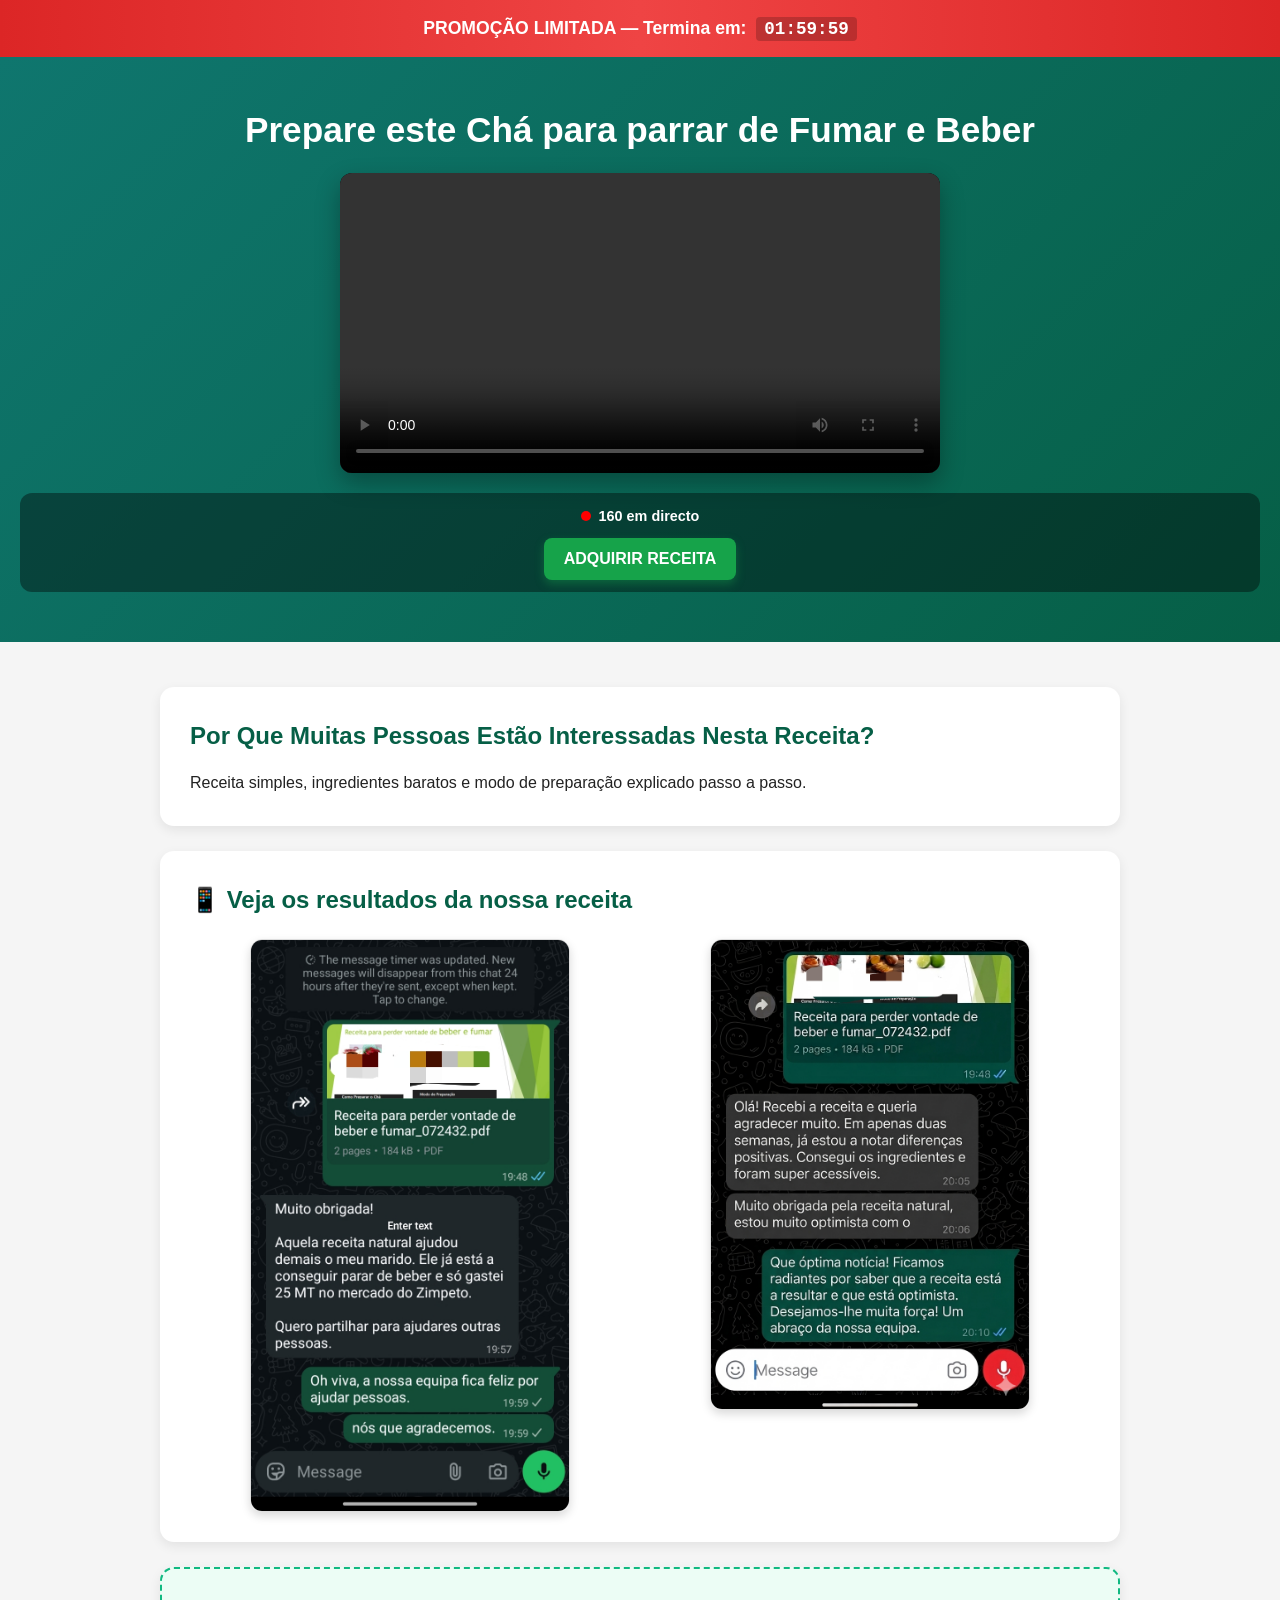
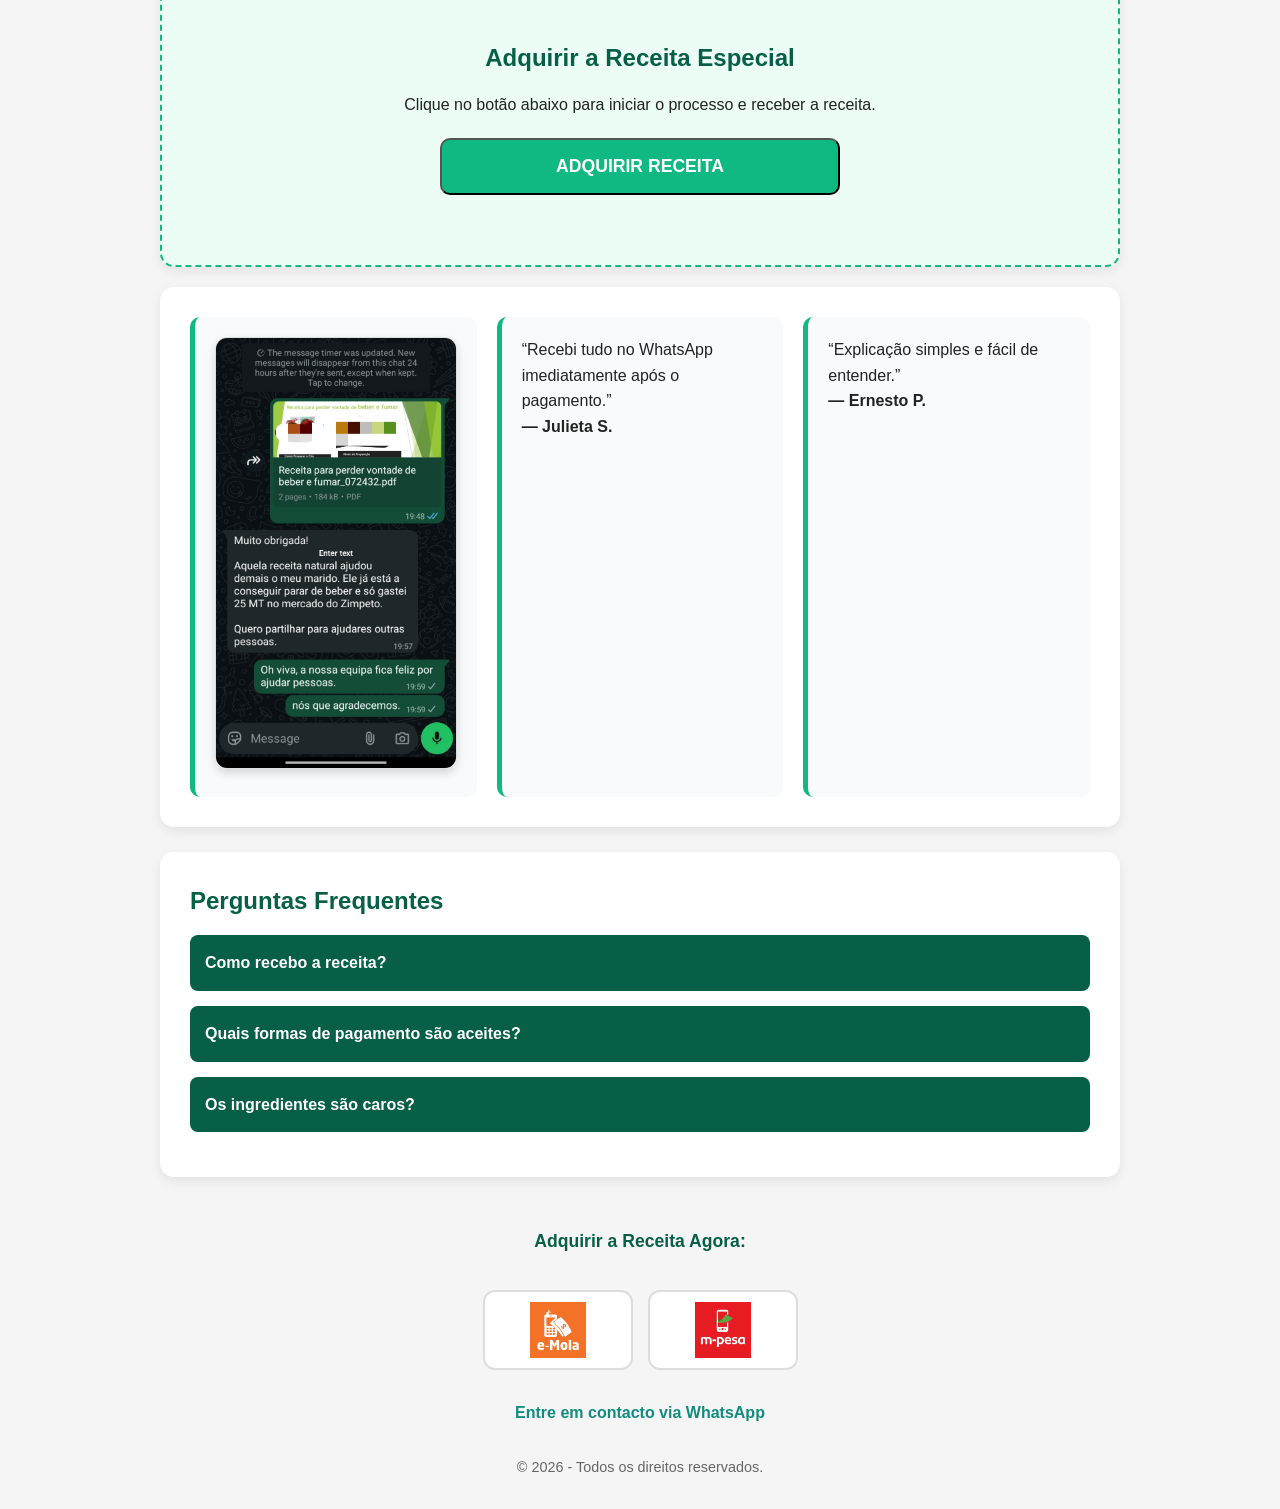
==== index.html @ e5cfd68a "Versao oficial19" ====
<!DOCTYPE html>
<html lang="pt">
<head>
  <meta charset="UTF-8" />
  <meta name="viewport" content="width=device-width, initial-scale=1.0" />
  <title>Receita Natural - Chá Especial</title>
  <link rel="stylesheet" href="style.css" />
</head>
<body>

  <div class="promo-bar">
    PROMOÇÃO LIMITADA — Termina em: <span id="timer">02:00:00</span> 

  </div>

  <section class="hero">
    <h1>Prepare este Chá para parrar de Fumar e Beber</h1>
        <div class="video-container">
      <video id="hero-video" width="100%" height="auto" autoplay loop playsinline preload="auto" controls class="hero-video">
        <source src="provasocial.mp4" type="video/mp4">
        Seu navegador não suporta vídeos.
      </video>
    </div>

    <div class="live-viewers">
      <div class="live-info">
        <span class="dot"></span> <span id="live-count">160</span>&nbsp;em directo
      </div>
      <a href="javascript:void(0)" onclick="mostrarQuestionario()" class="btn-live-buy">ADQUIRIR RECEITA</a>
    </div>
  </section>

  <div class="container">

    <div class="card">
      <h2>Por Que Muitas Pessoas Estão Interessadas Nesta Receita?</h2>
      <p>
       Receita simples, ingredientes baratos e modo de preparação explicado passo a passo.
     </p>
    </div>

    <div class="card">
      <h2>📱 Veja os resultados da nossa receita</h2>
      <div class="whatsapp-proof">
        <img src="Provasocial1.jpg" alt="Prova Social WhatsApp 1" class="img-proof" />
        <img src="Provasocial3.png" alt="Prova Social WhatsApp 3" class="img-proof" />
      </div>
    </div>

    <div id="main-action-card" class="card price-box">
      <!-- Estado Inicial -->
      <div id="inicio-fluxo">
        <h2 style="color: #065f46;">Adquirir a Receita Especial</h2>
        <p>Clique no botão abaixo para iniciar o processo e receber a receita.</p>
        <button onclick="iniciarQuestionario()" class="btn" style="background: #10b981; width: 100%; max-width: 400px;">ADQUIRIR RECEITA</button>
      </div>

      <!-- Questionário (Inicia Oculto) -->
      <div id="questionario-fluxo" style="display: none;">
        <div id="pergunta-1" class="quiz-step">
          <p>Você bebe álcool ou fuma?</p>
          <div class="quiz-options">
            <button onclick="proximaPergunta(1, 'Bebo')">Bebo</button>
            <button onclick="proximaPergunta(1, 'Fumo')">Fumo</button>
            <button onclick="proximaPergunta(1, 'Os dois')">Os dois</button>
            <button onclick="proximaPergunta(1, 'É alguém próximo a mim')">É alguém próximo a mim</button>
          </div>
        </div>

        <div id="pergunta-2" class="quiz-step" style="display: none;">
          <p>Há quanto tempo isso acontece?</p>
          <div class="quiz-options">
            <button onclick="proximaPergunta(2, 'Menos de 1 ano')">Menos de 1 ano</button>
            <button onclick="proximaPergunta(2, '1 a 3 anos')">1 a 3 anos</button>
            <button onclick="proximaPergunta(2, 'Mais de 3 anos')">Mais de 3 anos</button>
          </div>
        </div>

        <div id="pergunta-3" class="quiz-step" style="display: none;">
          <p>Já tentou parar antes?</p>
          <div class="quiz-options">
            <button onclick="proximaPergunta(3, 'Sim, mas não consegui')">Sim, mas não consegui</button>
            <button onclick="proximaPergunta(3, 'Nunca tentei')">Nunca tentei</button>
            <button onclick="proximaPergunta(3, 'Muitas vezes')">Muitas vezes</button>
          </div>
        </div>

        <div id="pergunta-4" class="quiz-step" style="display: none;">
          <p>Isso já está a afetar sua saúde, família ou dinheiro?</p>
          <div class="quiz-options">
            <button onclick="proximaPergunta(4, 'Sim, muito')">Sim, muito</button>
            <button onclick="proximaPergunta(4, 'Um pouco')">Um pouco</button>
            <button onclick="proximaPergunta(4, 'Ainda não')">Ainda não</button>
          </div>
        </div>

        <div id="quiz-resultado" class="quiz-step" style="display: none; text-align: center;">
          <div class="emotional-result">
            <p>
              Pelas suas respostas, já está num nível onde precisa de ajuda mesmo.<br>
              Esta receita foi criada exatamente para esse tipo de caso, irá ajudar muito você.
            </p>
          </div>
          <button onclick="mostrarPagamento()" class="btn" style="width: 100%; max-width: 400px;">Quero a receita agora</button>
        </div>
      </div>

      <!-- Pagamento (Inicia Oculto) -->
      <div id="pagamento-fluxo" style="display: none;">
        <h2 style="color: #065f46;"> O envio é imediato após o pagamento </h2>
        
        <div class="price-display" style="margin: 15px 0;">
          <span class="old-price" style="font-size: 1.2rem; text-decoration: line-through; color: #777;">500 MT</span>
          <div class="new-price" style="font-size: 2.5rem; color: #047857; font-weight: bold; margin: 5px 0;">245 MT</div>
        </div>

        <p> Escolha o metodo de pagamento :</p>
        <div class="payment-buttons">
          <button onclick="fazerPagamento('emola')" class="btn-payment-icon">
            <img src="emolaIcone.png" alt="Pagar com e-Mola">
          </button>
          <button onclick="fazerPagamento('mpesa')" class="btn-payment-icon">
            <img src="mpesaicon.jpeg" alt="Pagar com M-Pesa">
          </button>
        </div>
      </div>
    </div>

    <div class="card testimonials">
      <div class="testimonial">
        <img src="Provasocial1.jpg" alt="Prova Social WhatsApp 1" class="img-proof" style="width: 100%; max-width: 100%;" />
      </div>

      <div class="testimonial">
        <p>
          “Recebi tudo no WhatsApp imediatamente após o pagamento.”
        </p>
        <strong>— Julieta S.</strong>
      </div>

      <div class="testimonial">
        <p>
          “Explicação simples e fácil de entender.”
        </p>
        <strong>— Ernesto P.</strong>
      </div>
    </div>
    <div class="card">
      <h2>Perguntas Frequentes</h2>

      <div class="faq-item">
        <div class="faq-question">Como recebo a receita?</div>
        <div class="faq-answer">
          A receita é enviada directamente pelo WhatsApp após a confirmação do pagamento.
        </div>
      </div>

      <div class="faq-item">
        <div class="faq-question">Quais formas de pagamento são aceites?</div>
        <div class="faq-answer">
          Aceitamos M-Pesa e e-Mola.
        </div>
      </div>

      <div class="faq-item">
        <div class="faq-question">Os ingredientes são caros?</div>
        <div class="faq-answer">
          Não. Os ingredientes custam aproximadamente 30 MT.
        </div>
      </div>
    </div>

  </div>

  <footer>
    <div style="margin-bottom: 20px; display: flex; flex-direction: column; gap: 15px; align-items: center;">
      <h3 style="color: #065f46; font-size: 1.1rem;">Adquirir a Receita Agora:</h3>
      <div class="payment-buttons">
         <button onclick="fazerPagamento('emola')" class="btn-payment-icon">
           <img src="emolaIcone.png" alt="Pagar com e-Mola">
         </button>
         <button onclick="fazerPagamento('mpesa')" class="btn-payment-icon">
           <img src="mpesaicon.jpeg" alt="Pagar com M-Pesa">
         </button>
       </div>
      <a href="https://wa.me/258848122402?text=Olá%2C%20tenho%20uma%20dúvida%20sobre%20a%20receita." class="btn-whatsapp-contact">
        Entre em contacto via WhatsApp
      </a>
    </div>
    © 2026 - Todos os direitos reservados.
  </footer>

  <script src="script.js"></script>
</body>
</html>
---- style.css ----
* {
  margin: 0;
  padding: 0;
  box-sizing: border-box;
  font-family: Arial, Helvetica, sans-serif;
}

body {
  background: #f5f5f5;
  color: #222;
  line-height: 1.6;
}

.hero {
  background: linear-gradient(135deg, #0f766e, #065f46);
  color: white;
  padding: 50px 20px;
  text-align: center;
}

.hero h1 {
  font-size: 2.2rem;
  margin-bottom: 20px;
  line-height: 1.3;
}

.hero p {
  font-size: 1.1rem;
  max-width: 700px;
  margin: auto;
}

.container {
  max-width: 1000px;
  margin: auto;
  padding: 20px;
}

.card {
  background: white;
  padding: 30px;
  margin-top: 25px;
  border-radius: 14px;
  box-shadow: 0 4px 12px rgba(0, 0, 0, 0.08);
  scroll-margin-top: 80px; /* Offset para não ficar debaixo da barra de promoção */
}

h2 {
  color: #065f46;
  margin-bottom: 15px;
}

ul {
  padding-left: 20px;
  margin-top: 10px;
}

li {
  margin-bottom: 10px;
}

.price-box {
  text-align: center;
  background: #ecfdf5;
  border: 2px dashed #10b981;
  min-height: 300px;
  display: flex;
  flex-direction: column;
  justify-content: center;
  align-items: center;
  transition: all 0.5s ease;
}

.quiz-step {
  width: 100%;
  max-width: 500px;
  margin: 0 auto;
}

.emotional-result {
  background: #fff5f5;
  border-left: 5px solid #dc2626;
  padding: 20px;
  border-radius: 8px;
  margin-bottom: 25px;
  box-shadow: inset 0 0 10px rgba(220, 38, 38, 0.05);
}

.emotional-result p {
  text-align: justify;
  font-size: 1.1rem;
  line-height: 1.6;
  color: #991b1b;
  font-weight: 600;
  margin-bottom: 0;
}

.old-price {
  text-decoration: line-through;
  color: #777;
  font-size: 1rem;
}

.new-price {
  font-size: 3rem;
  color: #047857;
  font-weight: bold;
  margin: 10px 0;
}

.btn {
  display: inline-block;
  background: #16a34a;
  color: white;
  padding: 16px 35px;
  border-radius: 10px;
  text-decoration: none;
  font-size: 1.1rem;
  font-weight: bold;
  margin-top: 20px;
  transition: 0.3s;
}

.btn:hover {
  background: #15803d;
  transform: scale(1.03);
}

.btn-footer {
  background: #10b981;
  box-shadow: 0 4px 15px rgba(16, 185, 129, 0.3);
}

.payment-buttons {
  display: flex;
  flex-wrap: wrap;
  gap: 15px;
  justify-content: center;
  margin-top: 20px;
}

.btn-emola {
  background: #f59e0b !important; /* Laranja e-Mola */
}

.btn-emola:hover {
  background: #d97706 !important;
}

.btn-mpesa {
  background: #dc2626 !important; /* Vermelho M-Pesa */
}

.btn-mpesa:hover {
  background: #b91c1c !important;
}

/* Estilos do Questionário */
.quiz-step h3 {
  color: #0f766e;
  margin-bottom: 10px;
}

.quiz-step p {
  font-size: 1.1rem;
  margin-bottom: 20px;
  font-weight: bold;
}

.quiz-options {
  display: flex;
  flex-direction: column;
  gap: 10px;
}

.quiz-options button {
  padding: 15px;
  border: 2px solid #0f766e;
  background: white;
  color: #0f766e;
  border-radius: 10px;
  font-size: 1rem;
  font-weight: bold;
  cursor: pointer;
  transition: 0.3s;
  text-align: left;
}

.quiz-options button:hover {
  background: #0f766e;
  color: white;
}

/* Botões de Pagamento com Ícones */
.btn-payment-icon {
  background: white;
  border: 2px solid #ddd;
  border-radius: 12px;
  padding: 10px;
  cursor: pointer;
  transition: 0.3s;
  display: flex;
  align-items: center;
  justify-content: center;
  width: 150px;
  height: 80px;
  overflow: hidden;
}

.btn-payment-icon img {
  max-width: 100%;
  max-height: 100%;
  object-fit: contain;
}

.btn-payment-icon:hover {
  border-color: #10b981;
  transform: translateY(-3px);
  box-shadow: 0 5px 15px rgba(0,0,0,0.1);
}

.video-container {
  max-width: 600px;
  margin: 20px auto;
  border-radius: 12px;
  overflow: hidden;
  box-shadow: 0 10px 25px rgba(0,0,0,0.3);
  background: #000;
}

.hero-video {
  display: block;
}

.live-viewers {
  background: rgba(0, 0, 0, 0.4);
  display: flex;
  flex-direction: column;
  align-items: center;
  padding: 12px 15px;
  border-radius: 12px;
  font-size: 0.9rem;
  margin-top: 15px;
  font-weight: bold;
  gap: 10px;
}

.live-info {
  display: flex;
  align-items: center;
}

.btn-live-buy {
  background: #16a34a;
  color: white;
  text-decoration: none;
  padding: 8px 20px;
  border-radius: 8px;
  font-size: 1rem;
  animation: pulse 1.5s infinite;
  box-shadow: 0 4px 10px rgba(22, 163, 74, 0.4);
}

.live-viewers .dot {
  height: 10px;
  width: 10px;
  background-color: #ff0000;
  border-radius: 50%;
  display: inline-block;
  margin-right: 8px;
  animation: blink 1s infinite;
}

@keyframes blink {
  0% { opacity: 1; }
  50% { opacity: 0.3; }
  100% { opacity: 1; }
}

.btn-whatsapp-contact {
  display: inline-block;
  color: #128c7e;
  text-decoration: none;
  font-weight: bold;
  font-size: 1rem;
  margin-top: 5px;
  padding: 10px;
  transition: 0.3s;
}

.btn-whatsapp-contact:hover {
  color: #075e54;
  text-decoration: underline;
}

.testimonials {
  display: grid;
  grid-template-columns: repeat(auto-fit, minmax(250px, 1fr));
  gap: 20px;
  margin-top: 20px;
}

.testimonial {
  background: #f9fafb;
  padding: 20px;
  border-left: 5px solid #10b981;
  border-radius: 10px;
}

.faq-item {
  margin-bottom: 15px;
}

.faq-question {
  background: #065f46;
  color: white;
  padding: 15px;
  border-radius: 8px;
  cursor: pointer;
  font-weight: bold;
}

.faq-answer {
  display: none;
  padding: 15px;
  background: #fff;
  border: 1px solid #ddd;
  border-top: none;
  border-radius: 0 0 8px 8px;
}

.promo-bar {
  background: linear-gradient(90deg, #dc2626, #ef4444, #dc2626);
  color: white;
  text-align: center;
  padding: 14px;
  font-weight: bold;
  font-size: 1.1rem;
  animation: pulse 2s infinite;
  position: sticky;
  top: 0;
  z-index: 1000;
}

#timer {
  background: rgba(0, 0, 0, 0.2);
  padding: 2px 8px;
  border-radius: 4px;
  margin-left: 5px;
  font-family: 'Courier New', Courier, monospace;
}

@keyframes pulse {
  0% {
    opacity: 1;
  }
  50% {
    opacity: 0.8;
  }
  100% {
    opacity: 1;
  }
}

.whatsapp-proof {
  display: grid;
  grid-template-columns: repeat(auto-fit, minmax(280px, 1fr));
  gap: 20px;
  margin-top: 20px;
  justify-items: center;
}

.img-proof {
  width: 100%;
  max-width: 320px;
  border-radius: 12px;
  box-shadow: 0 4px 10px rgba(0, 0, 0, 0.15);
  border: 1px solid #ddd;
  transition: transform 0.3s;
}

.img-proof:hover {
  transform: scale(1.02);
}

footer {
  text-align: center;
  padding: 30px;
  color: #666;
  font-size: 0.9rem;
}

@media (max-width: 600px) {
  .hero h1 {
    font-size: 1.6rem;
    padding: 0 10px;
  }

  .container {
    padding: 10px;
  }

  .card {
    padding: 20px;
  }

  .new-price {
    font-size: 2.3rem;
  }

  .btn {
    width: 100%;
    text-align: center;
    padding: 14px 20px;
  }

  .payment-buttons {
    flex-direction: row;
    justify-content: center;
    width: 100%;
    gap: 10px;
  }

  .btn-payment-icon {
    width: 45%;
    max-width: 160px;
    height: 70px;
  }

  .payment-buttons .btn {
    margin-top: 0;
  }

  .video-container {
    margin: 15px 0;
    border-radius: 8px;
  }

  .promo-bar {
    font-size: 0.9rem;
    padding: 10px;
  }

  #timer {
    display: inline-block;
    margin-top: 5px;
  }
}
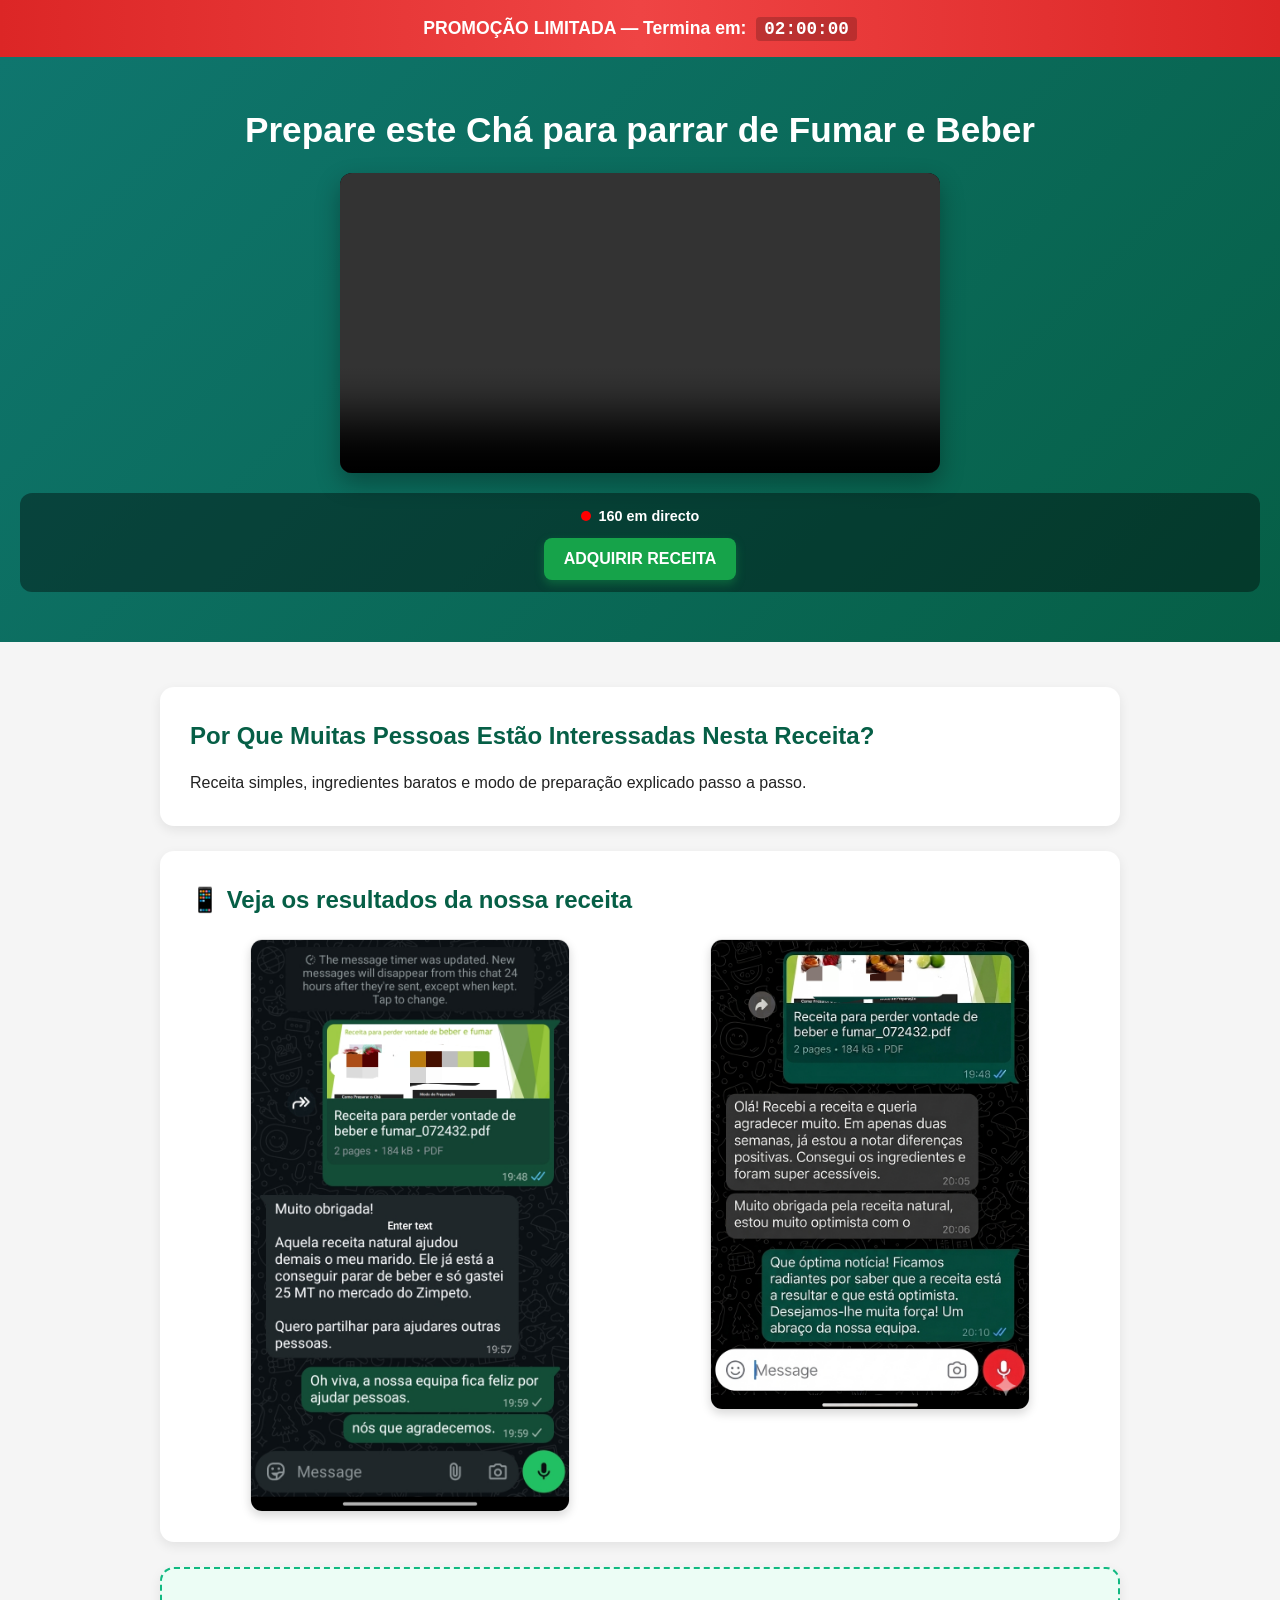
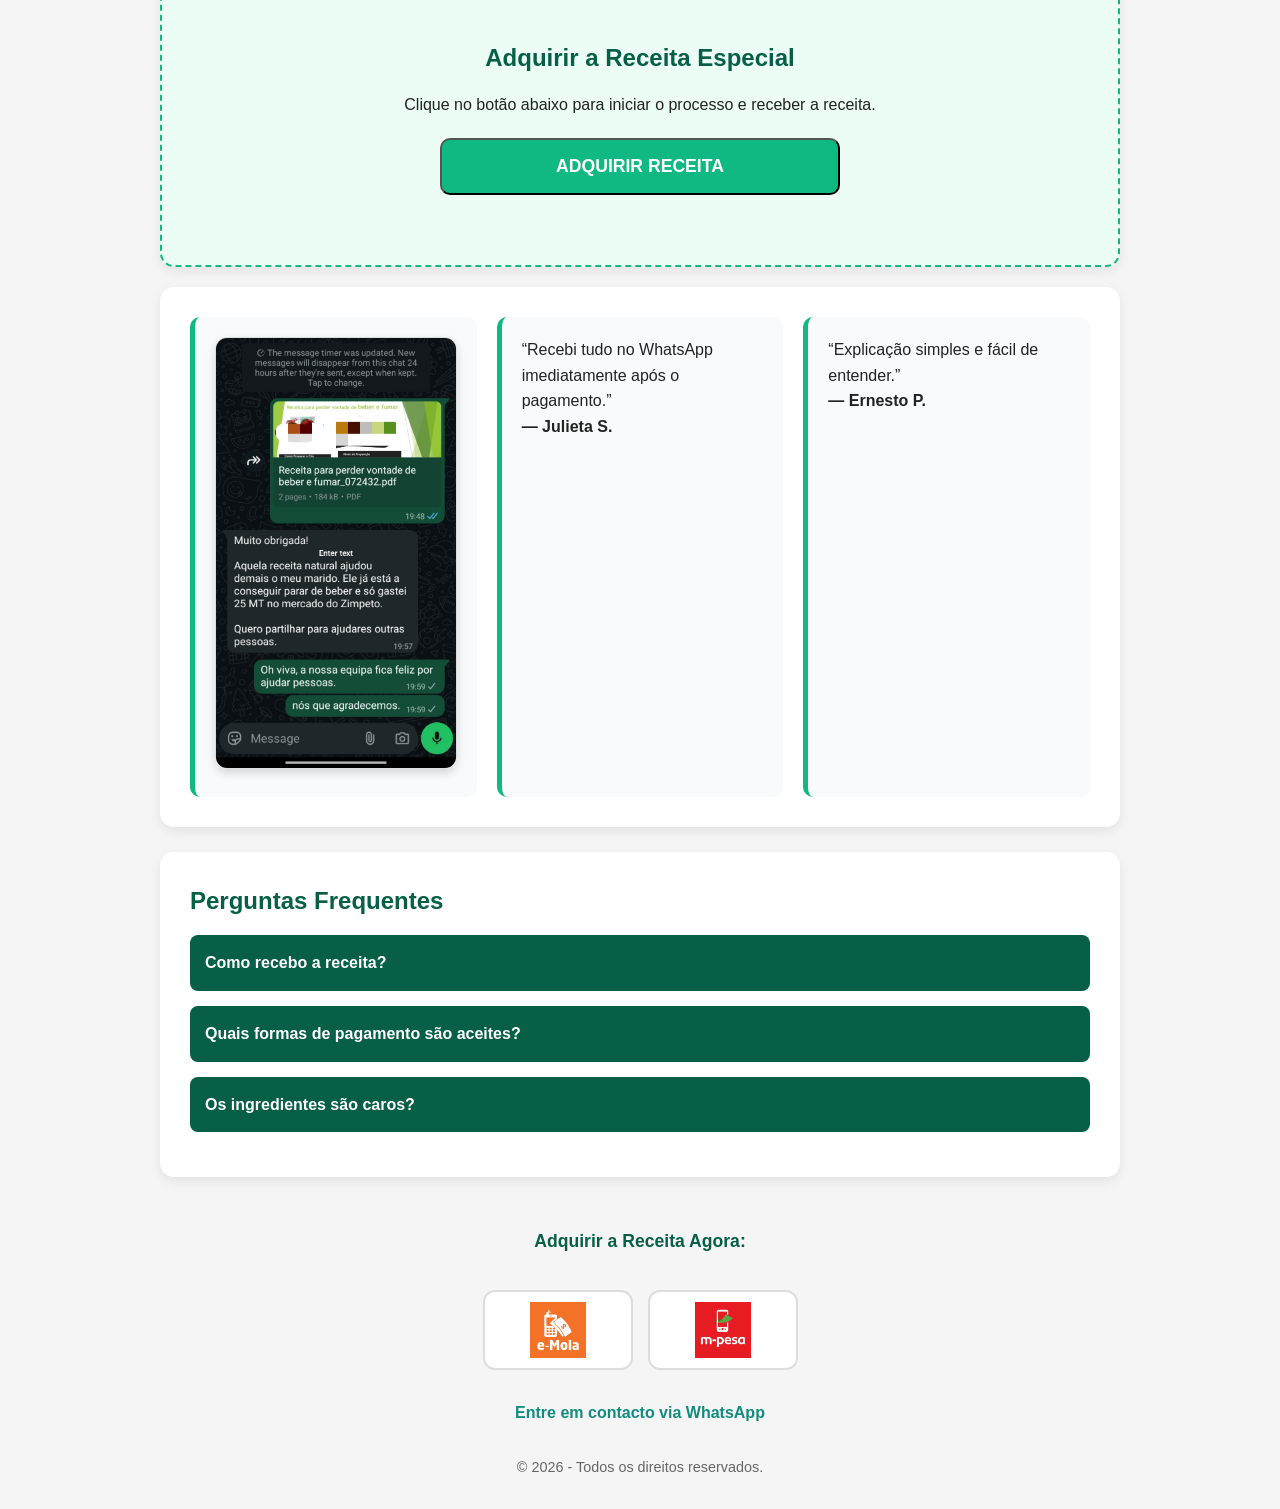
==== commit ee9dcb8e: "Versao oficial22" ====
--- a/index.html
+++ b/index.html
@@ -97,11 +97,30 @@
         <div id="quiz-resultado" class="quiz-step" style="display: none; text-align: center;">
           <div class="emotional-result">
             <p>
-              Pelas suas respostas, já está num nível onde precisa de ajuda mesmo.<br>
-              Esta receita foi criada exatamente para esse tipo de caso, irá ajudar muito você.
+              Pelas suas respostas, já está num nível onde precisa mesmo de ajuda, mantenha a calma.<br>
+              Esta receita foi criada exatamente para esse tipo de situação, Clique no butão abaixo.
             </p>
           </div>
-          <button onclick="mostrarPagamento()" class="btn" style="width: 100%; max-width: 400px;">Quero a receita agora</button>
+          <button onclick="mostrarWhatsApp()" class="btn" style="width: 100%; max-width: 400px;">Quero a receita agora</button>
+        </div>
+
+        <!-- Seção de WhatsApp (Inicia Oculto) -->
+        <div id="whatsapp-step" class="quiz-step" style="display: none;">
+          <div class="security-header">
+            <h3 style="color: #065f46; margin-bottom: 10px;">Compra Segura</h3>
+            <p style="color: #555; font-size: 0.9rem; margin-bottom: 15px;">Este sistema foi aprovado pelo INSS</p>
+            
+            <div class="operators" style="display: flex; gap: 15px; justify-content: center; margin-bottom: 20px;">
+              <span style="font-weight: bold; color: #222; background: #f0fdf4; padding: 5px 12px; border-radius: 5px;">Movitel</span>
+              <span style="font-weight: bold; color: #222; background: #fef3c7; padding: 5px 12px; border-radius: 5px;">Vodacom</span>
+            </div>
+          </div>
+
+          <div class="whatsapp-form">
+            <label for="whatsapp-number" style="display: block; text-align: left; font-weight: bold; margin-bottom: 8px; color: #333;">Número de WhatsApp para receber a receita:</label>
+            <input type="tel" id="whatsapp-number" placeholder="Ex: 84 1234567" style="width: 100%; padding: 12px 15px; border: 2px solid #d1d5db; border-radius: 8px; font-size: 1rem; margin-bottom: 20px; outline: none;">
+            <button onclick="validarWhatsApp()" class="btn" style="width: 100%; max-width: 400px;">Continuar para Pagamento</button>
+          </div>
         </div>
       </div>
 
@@ -190,6 +209,9 @@
     © 2026 - Todos os direitos reservados.
   </footer>
 
+  <!-- Notificações de Prova Social -->
+  <div id="social-notifications" class="social-notifications"></div>
+
   <script src="script.js"></script>
 </body>
 </html>
--- a/style.css
+++ b/style.css
@@ -93,6 +93,40 @@
   color: #991b1b;
   font-weight: 600;
   margin-bottom: 0;
+}
+
+/* Estilos para a seção de WhatsApp */
+.security-header {
+  background: #f0fdf4;
+  border: 1px solid #a7f3d0;
+  border-radius: 10px;
+  padding: 20px;
+  margin-bottom: 25px;
+}
+
+.security-header h3 {
+  color: #065f46;
+  margin-bottom: 8px;
+  font-size: 1.2rem;
+}
+
+.security-header p {
+  color: #555;
+  font-size: 0.9rem;
+  margin-bottom: 15px;
+}
+
+.operators span {
+  font-weight: bold;
+  color: #222;
+  padding: 6px 14px;
+  border-radius: 6px;
+  font-size: 0.95rem;
+}
+
+.whatsapp-form input[type="tel"]:focus {
+  border-color: #10b981;
+  box-shadow: 0 0 0 3px rgba(16, 185, 129, 0.1);
 }
 
 .old-price {
@@ -446,3 +480,68 @@
     margin-top: 5px;
   }
 }
+
+/* Notificações de Prova Social */
+.social-notifications {
+  position: fixed;
+  bottom: 20px;
+  left: 20px;
+  z-index: 9999;
+  display: flex;
+  flex-direction: column;
+  gap: 10px;
+}
+
+.social-notification {
+  background: white;
+  padding: 12px 18px;
+  border-radius: 10px;
+  box-shadow: 0 4px 15px rgba(0,0,0,0.15);
+  display: flex;
+  align-items: center;
+  gap: 10px;
+  animation: slideIn 0.5s ease-out, fadeOut 0.5s ease-in 4.5s forwards;
+  max-width: 300px;
+}
+
+.social-notification .icon {
+  width: 30px;
+  height: 30px;
+  background: #10b981;
+  color: white;
+  border-radius: 50%;
+  display: flex;
+  align-items: center;
+  justify-content: center;
+  font-weight: bold;
+  font-size: 0.8rem;
+  flex-shrink: 0;
+}
+
+.social-notification .text {
+  font-size: 0.85rem;
+  color: #333;
+  line-height: 1.3;
+}
+
+.social-notification .text strong {
+  color: #065f46;
+}
+
+@keyframes slideIn {
+  from {
+    transform: translateX(-100%);
+    opacity: 0;
+  }
+  to {
+    transform: translateX(0);
+    opacity: 1;
+  }
+}
+
+@keyframes fadeOut {
+  to {
+    opacity: 0;
+    transform: translateX(-100%);
+  }
+}
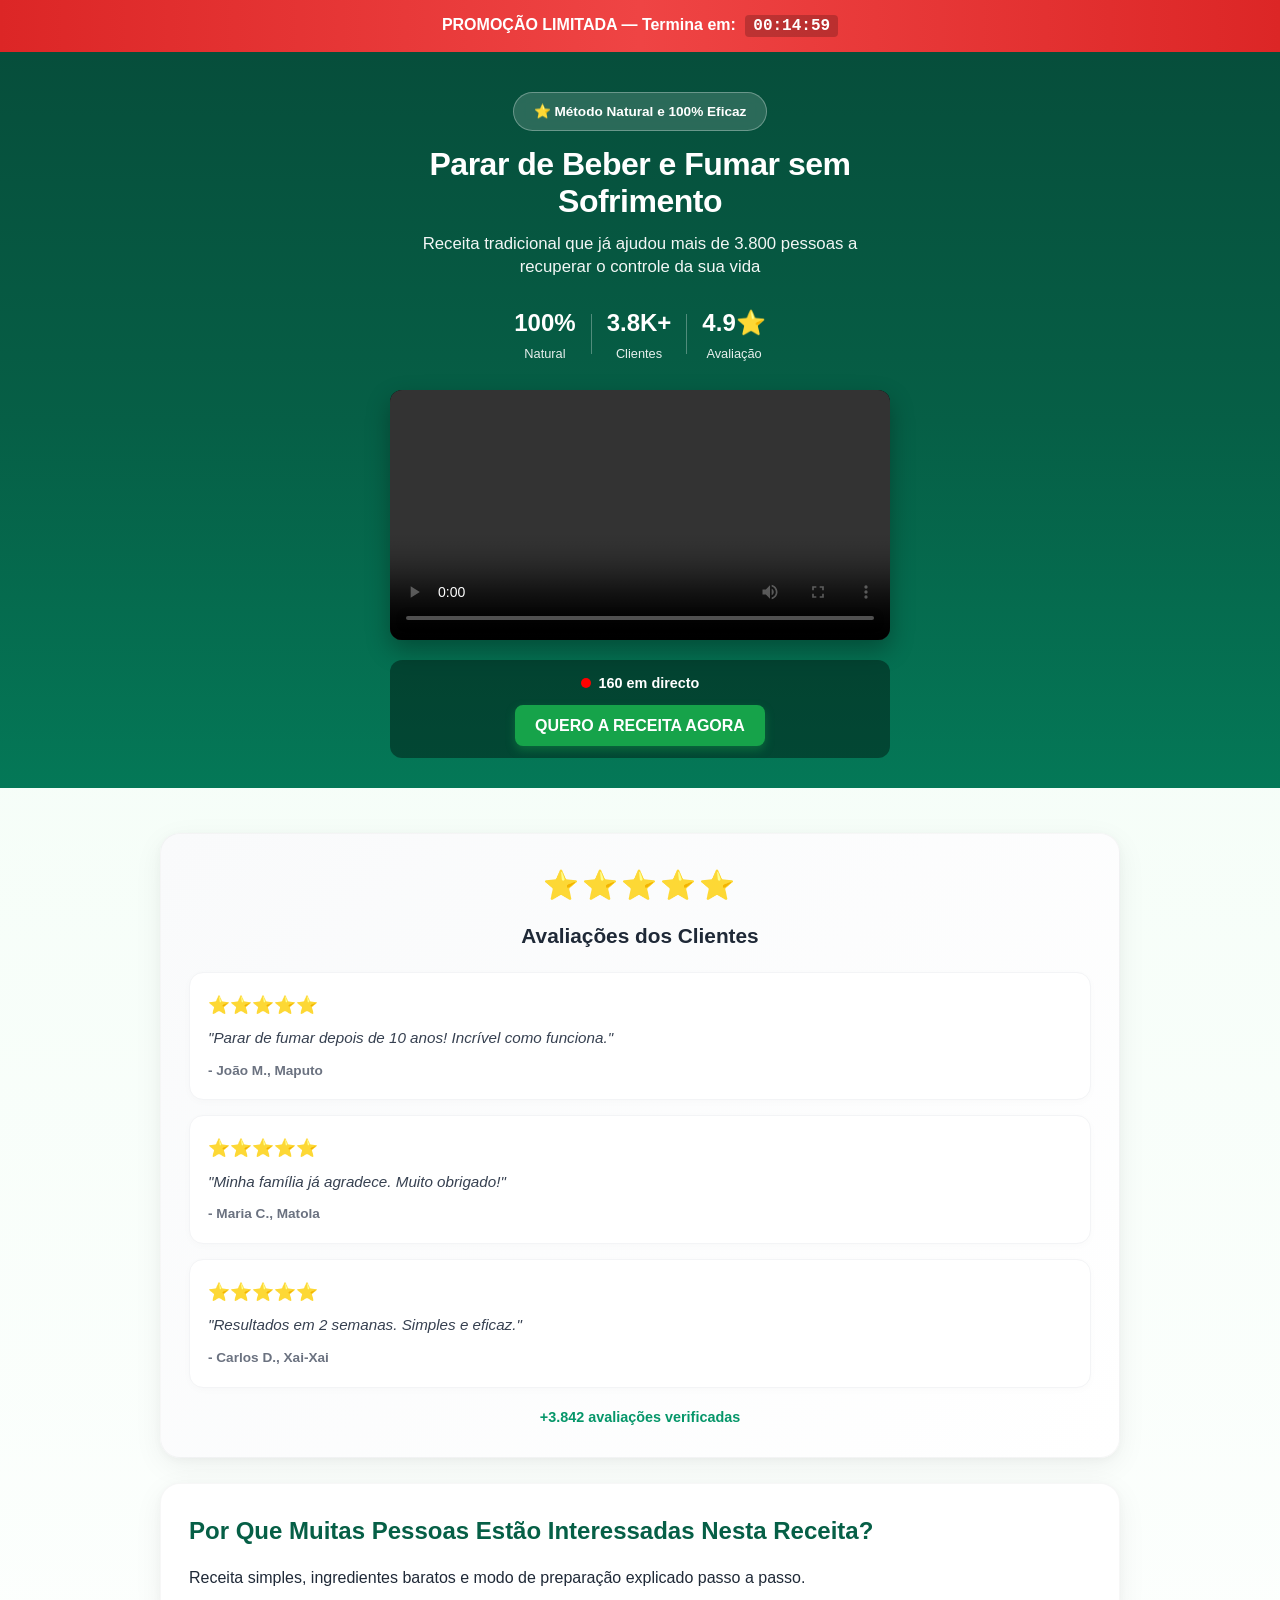
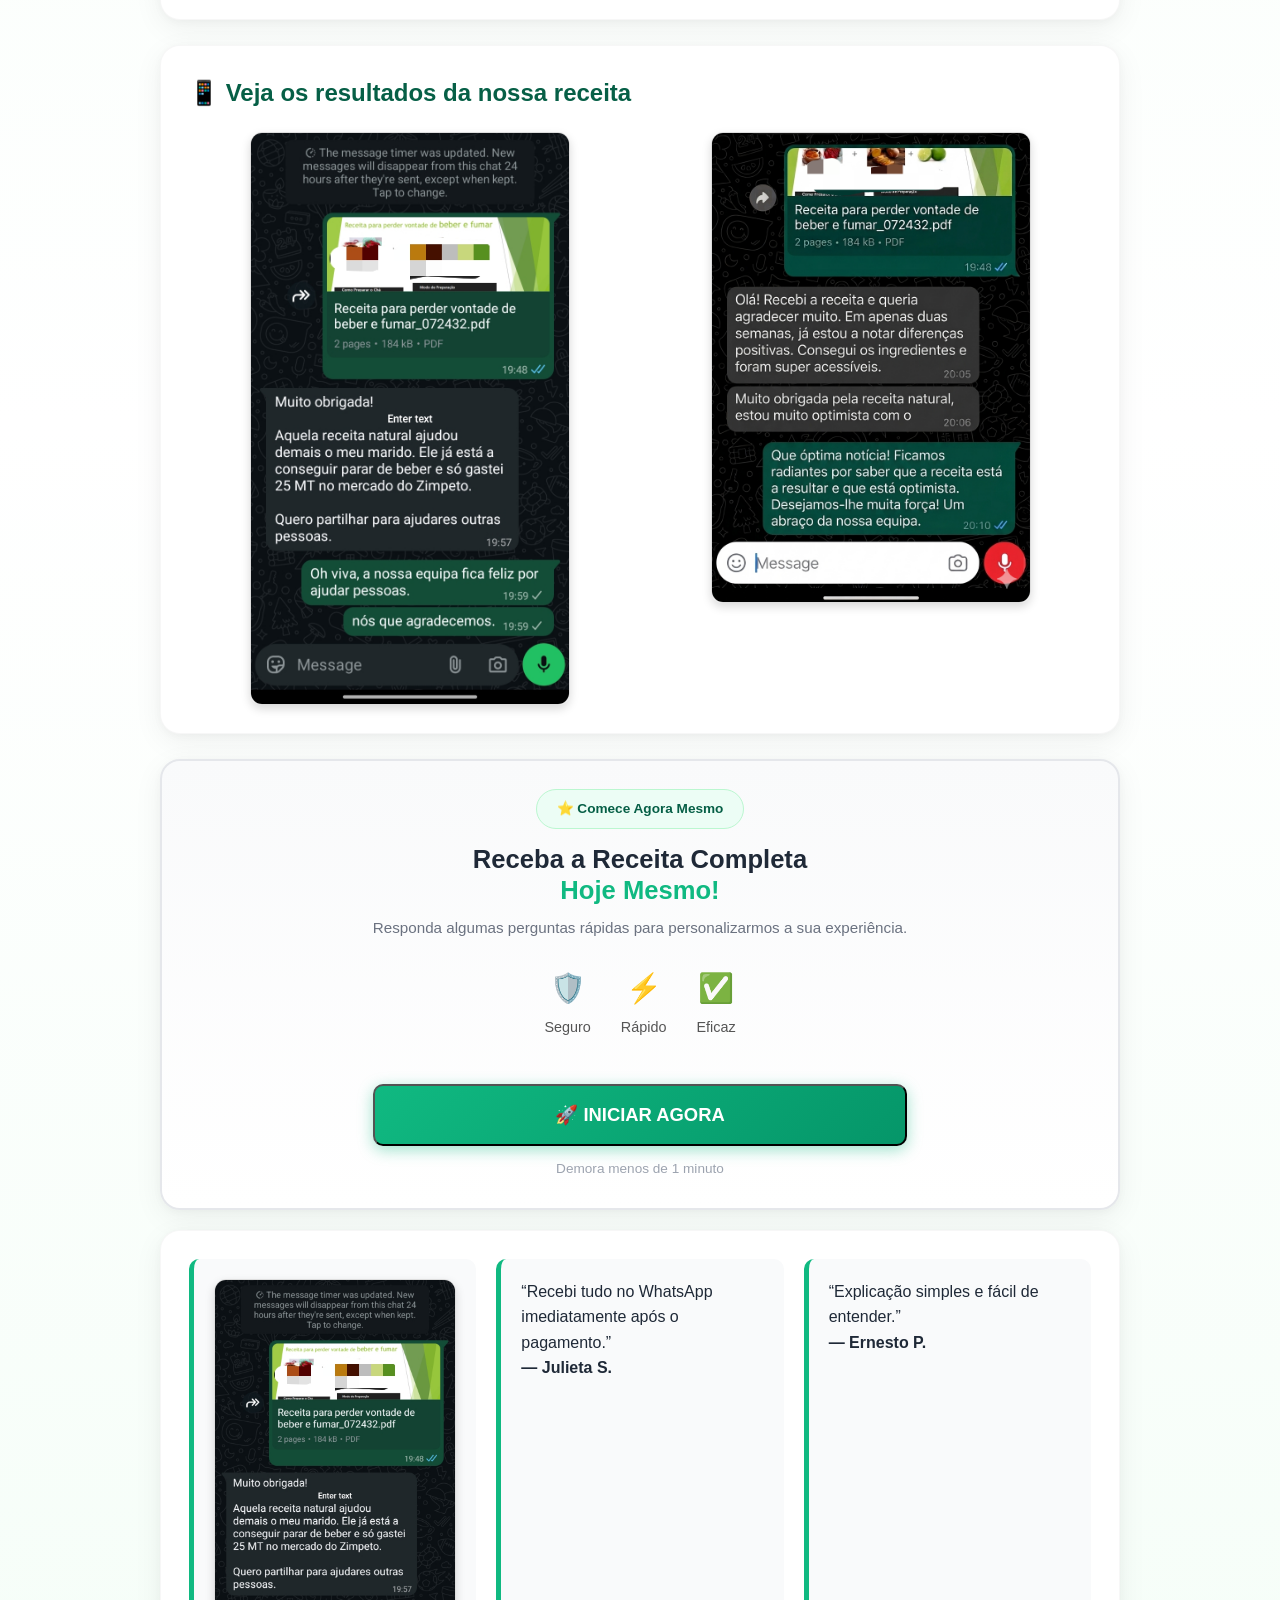
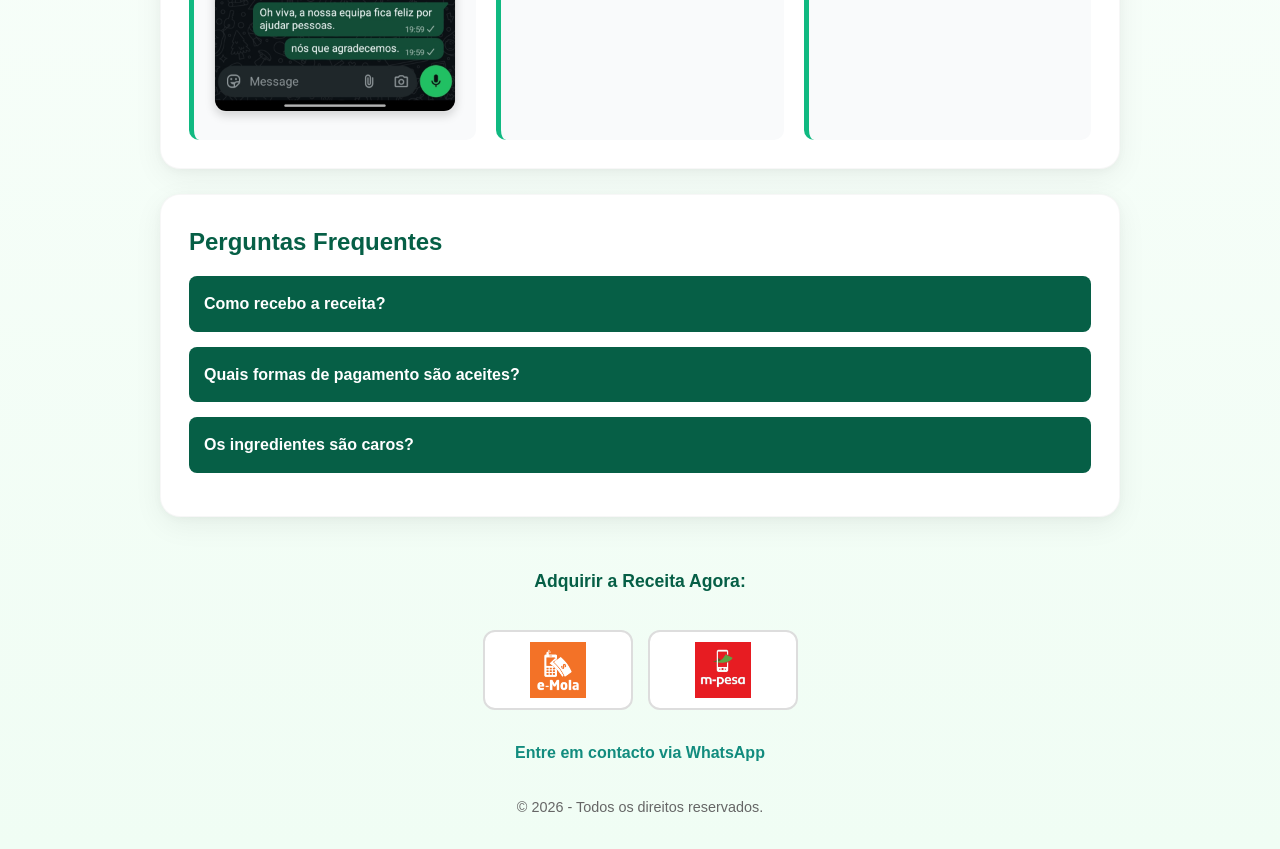
==== commit 9191ec7d: "Versao oficial23" ====
--- a/index.html
+++ b/index.html
@@ -9,28 +9,81 @@
 <body>
 
   <div class="promo-bar">
-    PROMOÇÃO LIMITADA — Termina em: <span id="timer">02:00:00</span> 
+    PROMOÇÃO LIMITADA — Termina em: <span id="timer">15:00</span> 
 
   </div>
 
   <section class="hero">
-    <h1>Prepare este Chá para parrar de Fumar e Beber</h1>
-        <div class="video-container">
-      <video id="hero-video" width="100%" height="auto" autoplay loop playsinline preload="auto" controls class="hero-video">
-        <source src="provasocial.mp4" type="video/mp4">
-        Seu navegador não suporta vídeos.
-      </video>
-    </div>
-
-    <div class="live-viewers">
-      <div class="live-info">
-        <span class="dot"></span> <span id="live-count">160</span>&nbsp;em directo
-      </div>
-      <a href="javascript:void(0)" onclick="mostrarQuestionario()" class="btn-live-buy">ADQUIRIR RECEITA</a>
+    <div class="hero-content">
+      <div class="hero-badge hero-badge-white">
+        ⭐ Método Natural e 100% Eficaz
+      </div>
+      <h1>Parar de Beber e Fumar sem Sofrimento</h1>
+      <p class="hero-subtitle">Receita tradicional que já ajudou mais de 3.800 pessoas a recuperar o controle da sua vida</p>
+      
+      <div class="hero-stats">
+        <div class="stat-item">
+          <span class="stat-value">100%</span>
+          <span class="stat-label">Natural</span>
+        </div>
+        <div class="stat-divider"></div>
+        <div class="stat-item">
+          <span class="stat-value">3.8K+</span>
+          <span class="stat-label">Clientes</span>
+        </div>
+        <div class="stat-divider"></div>
+        <div class="stat-item">
+          <span class="stat-value">4.9⭐</span>
+          <span class="stat-label">Avaliação</span>
+        </div>
+      </div>
+
+      <div class="video-container">
+        <video id="hero-video" width="100%" height="auto" autoplay loop playsinline preload="auto" controls class="hero-video">
+          <source src="provasocial.mp4" type="video/mp4">
+          Seu navegador não suporta vídeos.
+        </video>
+      </div>
+
+      <div class="live-viewers">
+        <div class="live-info">
+          <span class="dot"></span> <span id="live-count">160</span>&nbsp;em directo
+        </div>
+        <a href="javascript:void(0)" onclick="mostrarQuestionario()" class="btn-live-buy">QUERO A RECEITA AGORA</a>
+      </div>
     </div>
   </section>
 
   <div class="container">
+
+    <div class="card reviews-card">
+      <div class="reviews-header">
+        <div class="stars-rating">
+          ⭐⭐⭐⭐⭐
+        </div>
+        <h3>Avaliações dos Clientes</h3>
+      </div>
+      <div class="reviews-grid">
+        <div class="review-item">
+          <div class="review-stars">⭐⭐⭐⭐⭐</div>
+          <p class="review-text">"Parar de fumar depois de 10 anos! Incrível como funciona."</p>
+          <p class="review-author">- João M., Maputo</p>
+        </div>
+        <div class="review-item">
+          <div class="review-stars">⭐⭐⭐⭐⭐</div>
+          <p class="review-text">"Minha família já agradece. Muito obrigado!"</p>
+          <p class="review-author">- Maria C., Matola</p>
+        </div>
+        <div class="review-item">
+          <div class="review-stars">⭐⭐⭐⭐⭐</div>
+          <p class="review-text">"Resultados em 2 semanas. Simples e eficaz."</p>
+          <p class="review-author">- Carlos D., Xai-Xai</p>
+        </div>
+      </div>
+      <div class="reviews-footer">
+        <p class="total-reviews">+3.842 avaliações verificadas</p>
+      </div>
+    </div>
 
     <div class="card">
       <h2>Por Que Muitas Pessoas Estão Interessadas Nesta Receita?</h2>
@@ -50,47 +103,219 @@
     <div id="main-action-card" class="card price-box">
       <!-- Estado Inicial -->
       <div id="inicio-fluxo">
-        <h2 style="color: #065f46;">Adquirir a Receita Especial</h2>
-        <p>Clique no botão abaixo para iniciar o processo e receber a receita.</p>
-        <button onclick="iniciarQuestionario()" class="btn" style="background: #10b981; width: 100%; max-width: 400px;">ADQUIRIR RECEITA</button>
+        <div class="hero-badge" style="margin-bottom: 15px;">
+          ⭐ Comece Agora Mesmo
+        </div>
+        
+        <h2 style="color: #1f2937; font-size: 1.6rem; line-height: 1.2; margin-bottom: 10px;">
+          Receba a Receita Completa<br><span style="color: #10b981;">Hoje Mesmo!</span>
+        </h2>
+        
+        <p style="color: #6b7280; font-size: 0.95rem; margin-bottom: 25px;">
+          Responda algumas perguntas rápidas para personalizarmos a sua experiência.
+        </p>
+        
+        <div class="trust-icons" style="margin-bottom: 25px;">
+          <div class="trust-item">
+            <span class="trust-emoji">🛡️</span>
+            <span>Seguro</span>
+          </div>
+          <div class="trust-item">
+            <span class="trust-emoji">⚡</span>
+            <span>Rápido</span>
+          </div>
+          <div class="trust-item">
+            <span class="trust-emoji">✅</span>
+            <span>Eficaz</span>
+          </div>
+        </div>
+
+        <button onclick="iniciarQuestionario()" class="btn btn-final" style="width: 100%; padding: 18px; font-size: 1.15rem; background: linear-gradient(135deg, #10b981, #059669); box-shadow: 0 4px 15px rgba(16, 185, 129, 0.4);">
+          🚀 INICIAR AGORA
+        </button>
+        
+        <p style="font-size: 0.85rem; color: #9ca3af; margin-top: 12px;">
+          Demora menos de 1 minuto
+        </p>
       </div>
 
       <!-- Questionário (Inicia Oculto) -->
       <div id="questionario-fluxo" style="display: none;">
-        <div id="pergunta-1" class="quiz-step">
-          <p>Você bebe álcool ou fuma?</p>
-          <div class="quiz-options">
-            <button onclick="proximaPergunta(1, 'Bebo')">Bebo</button>
-            <button onclick="proximaPergunta(1, 'Fumo')">Fumo</button>
-            <button onclick="proximaPergunta(1, 'Os dois')">Os dois</button>
-            <button onclick="proximaPergunta(1, 'É alguém próximo a mim')">É alguém próximo a mim</button>
-          </div>
-        </div>
-
-        <div id="pergunta-2" class="quiz-step" style="display: none;">
-          <p>Há quanto tempo isso acontece?</p>
-          <div class="quiz-options">
-            <button onclick="proximaPergunta(2, 'Menos de 1 ano')">Menos de 1 ano</button>
-            <button onclick="proximaPergunta(2, '1 a 3 anos')">1 a 3 anos</button>
-            <button onclick="proximaPergunta(2, 'Mais de 3 anos')">Mais de 3 anos</button>
-          </div>
-        </div>
-
-        <div id="pergunta-3" class="quiz-step" style="display: none;">
-          <p>Já tentou parar antes?</p>
-          <div class="quiz-options">
-            <button onclick="proximaPergunta(3, 'Sim, mas não consegui')">Sim, mas não consegui</button>
-            <button onclick="proximaPergunta(3, 'Nunca tentei')">Nunca tentei</button>
-            <button onclick="proximaPergunta(3, 'Muitas vezes')">Muitas vezes</button>
-          </div>
-        </div>
-
-        <div id="pergunta-4" class="quiz-step" style="display: none;">
-          <p>Isso já está a afetar sua saúde, família ou dinheiro?</p>
-          <div class="quiz-options">
-            <button onclick="proximaPergunta(4, 'Sim, muito')">Sim, muito</button>
-            <button onclick="proximaPergunta(4, 'Um pouco')">Um pouco</button>
-            <button onclick="proximaPergunta(4, 'Ainda não')">Ainda não</button>
+        <!-- Barra de Progresso -->
+        <div class="progress-header" style="display: none;">
+          <div class="progress-steps">
+            <span id="step-text">Passo 1 de 6</span>
+            <span id="progress-percent">16% concluído</span>
+          </div>
+          <div class="progress-bar">
+            <div id="progress-fill" class="progress-fill" style="width: 16%;"></div>
+          </div>
+        </div>
+
+        <div class="quiz-content">
+          <!-- Pergunta 1 -->
+          <div id="pergunta-1" class="quiz-step">
+            <div class="question-header">
+              <span class="question-tag">⭐ PARA TE AJUDARMOS MELHOR</span>
+              <h2 class="question-title">Você bebe álcool ou fuma?</h2>
+              <p class="question-subtitle">Sua resposta nos ajuda a personalizar a melhor recomendação.</p>
+            </div>
+            <div class="modern-quiz-options">
+              <button onclick="proximaPergunta(1, 'Bebo')" class="modern-option">
+                <span class="option-icon">🍺</span>
+                <div class="option-texts">
+                  <span class="option-main">Bebo</span>
+                  <span class="option-sub">Ocasionalmente ou regularmente</span>
+                </div>
+                <span class="option-check">✓</span>
+              </button>
+              <button onclick="proximaPergunta(1, 'Fumo')" class="modern-option">
+                <span class="option-icon">🚬</span>
+                <div class="option-texts">
+                  <span class="option-main">Fumo</span>
+                  <span class="option-sub">Diariamente ou algumas vezes</span>
+                </div>
+                <span class="option-check">✓</span>
+              </button>
+              <button onclick="proximaPergunta(1, 'Os dois')" class="modern-option">
+                <span class="option-icon">⚠️</span>
+                <div class="option-texts">
+                  <span class="option-main">Os dois</span>
+                  <span class="option-sub">Bebo e fumo</span>
+                </div>
+                <span class="option-check">✓</span>
+              </button>
+              <button onclick="proximaPergunta(1, 'É alguém próximo a mim')" class="modern-option">
+                <span class="option-icon">👤</span>
+                <div class="option-texts">
+                  <span class="option-main">É alguém próximo a mim</span>
+                  <span class="option-sub">Quero ajudar outra pessoa</span>
+                </div>
+                <span class="option-check">✓</span>
+              </button>
+            </div>
+          </div>
+
+          <!-- Pergunta 2 -->
+          <div id="pergunta-2" class="quiz-step" style="display: none;">
+            <div class="question-header">
+              <span class="question-tag">⭐ PARA TE AJUDARMOS MELHOR</span>
+              <h2 class="question-title">Há quanto tempo isso acontece?</h2>
+              <p class="question-subtitle">Sua resposta nos ajuda a entender melhor seu caso.</p>
+            </div>
+            <div class="modern-quiz-options">
+              <button onclick="proximaPergunta(2, 'Menos de 1 ano')" class="modern-option">
+                <span class="option-icon">⏱️</span>
+                <div class="option-texts">
+                  <span class="option-main">Menos de 1 ano</span>
+                  <span class="option-sub">Problema recente</span>
+                </div>
+                <span class="option-check">✓</span>
+              </button>
+              <button onclick="proximaPergunta(2, '1 a 3 anos')" class="modern-option">
+                <span class="option-icon">📅</span>
+                <div class="option-texts">
+                  <span class="option-main">1 a 3 anos</span>
+                  <span class="option-sub">Já faz algum tempo</span>
+                </div>
+                <span class="option-check">✓</span>
+              </button>
+              <button onclick="proximaPergunta(2, 'Mais de 3 anos')" class="modern-option">
+                <span class="option-icon">⏳</span>
+                <div class="option-texts">
+                  <span class="option-main">Mais de 3 anos</span>
+                  <span class="option-sub">Há vários anos</span>
+                </div>
+                <span class="option-check">✓</span>
+              </button>
+            </div>
+          </div>
+
+          <!-- Pergunta 3 -->
+          <div id="pergunta-3" class="quiz-step" style="display: none;">
+            <div class="question-header">
+              <span class="question-tag">⭐ PARA TE AJUDARMOS MELHOR</span>
+              <h2 class="question-title">Já tentou parar antes?</h2>
+              <p class="question-subtitle">Sua experiência nos ajuda a recomendar melhor.</p>
+            </div>
+            <div class="modern-quiz-options">
+              <button onclick="proximaPergunta(3, 'Sim, mas não consegui')" class="modern-option">
+                <span class="option-icon">💪</span>
+                <div class="option-texts">
+                  <span class="option-main">Sim, mas não consegui</span>
+                  <span class="option-sub">Tentei uma vez</span>
+                </div>
+                <span class="option-check">✓</span>
+              </button>
+              <button onclick="proximaPergunta(3, 'Nunca tentei')" class="modern-option">
+                <span class="option-icon">🤔</span>
+                <div class="option-texts">
+                  <span class="option-main">Nunca tentei</span>
+                  <span class="option-sub">É a primeira vez</span>
+                </div>
+                <span class="option-check">✓</span>
+              </button>
+              <button onclick="proximaPergunta(3, 'Muitas vezes')" class="modern-option">
+                <span class="option-icon">🔄</span>
+                <div class="option-texts">
+                  <span class="option-main">Muitas vezes</span>
+                  <span class="option-sub">Tentei várias vezes</span>
+                </div>
+                <span class="option-check">✓</span>
+              </button>
+            </div>
+          </div>
+
+          <!-- Pergunta 4 -->
+          <div id="pergunta-4" class="quiz-step" style="display: none;">
+            <div class="question-header">
+              <span class="question-tag">⭐ PARA TE AJUDARMOS MELHOR</span>
+              <h2 class="question-title">Isso já está a afetar sua saúde, família ou dinheiro?</h2>
+              <p class="question-subtitle">Situação atual é importante para a solução.</p>
+            </div>
+            <div class="modern-quiz-options">
+              <button onclick="proximaPergunta(4, 'Sim, muito')" class="modern-option">
+                <span class="option-icon">🔥</span>
+                <div class="option-texts">
+                  <span class="option-main">Sim, muito</span>
+                  <span class="option-sub">Afetando bastante</span>
+                </div>
+                <span class="option-check">✓</span>
+              </button>
+              <button onclick="proximaPergunta(4, 'Um pouco')" class="modern-option">
+                <span class="option-icon">⚠️</span>
+                <div class="option-texts">
+                  <span class="option-main">Um pouco</span>
+                  <span class="option-sub">Começando a afetar</span>
+                </div>
+                <span class="option-check">✓</span>
+              </button>
+              <button onclick="proximaPergunta(4, 'Ainda não')" class="modern-option">
+                <span class="option-icon">🛡️</span>
+                <div class="option-texts">
+                  <span class="option-main">Ainda não</span>
+                  <span class="option-sub">Quero prevenir</span>
+                </div>
+                <span class="option-check">✓</span>
+              </button>
+            </div>
+          </div>
+
+        </div>
+
+        <!-- Rodapé do Questionário -->
+        <div id="quiz-footer" class="quiz-footer">
+          <div class="quiz-security">
+            <span class="security-icon">🛡️</span>
+            <div class="security-texts">
+              <span class="security-title">Seus dados estão seguros</span>
+              <span class="security-sub">Suas informações são confidenciais.</span>
+            </div>
+            <span class="security-lock">🔒</span>
+          </div>
+          <div class="quiz-social-proof">
+            <span class="proof-icon">👥</span>
+            <span>+3.842 pessoas já responderam hoje</span>
           </div>
         </div>
 
@@ -101,46 +326,55 @@
               Esta receita foi criada exatamente para esse tipo de situação, Clique no butão abaixo.
             </p>
           </div>
-          <button onclick="mostrarWhatsApp()" class="btn" style="width: 100%; max-width: 400px;">Quero a receita agora</button>
-        </div>
-
-        <!-- Seção de WhatsApp (Inicia Oculto) -->
-        <div id="whatsapp-step" class="quiz-step" style="display: none;">
-          <div class="security-header">
-            <h3 style="color: #065f46; margin-bottom: 10px;">Compra Segura</h3>
-            <p style="color: #555; font-size: 0.9rem; margin-bottom: 15px;">Este sistema foi aprovado pelo INSS</p>
-            
-            <div class="operators" style="display: flex; gap: 15px; justify-content: center; margin-bottom: 20px;">
-              <span style="font-weight: bold; color: #222; background: #f0fdf4; padding: 5px 12px; border-radius: 5px;">Movitel</span>
-              <span style="font-weight: bold; color: #222; background: #fef3c7; padding: 5px 12px; border-radius: 5px;">Vodacom</span>
-            </div>
-          </div>
-
-          <div class="whatsapp-form">
-            <label for="whatsapp-number" style="display: block; text-align: left; font-weight: bold; margin-bottom: 8px; color: #333;">Número de WhatsApp para receber a receita:</label>
-            <input type="tel" id="whatsapp-number" placeholder="Ex: 84 1234567" style="width: 100%; padding: 12px 15px; border: 2px solid #d1d5db; border-radius: 8px; font-size: 1rem; margin-bottom: 20px; outline: none;">
-            <button onclick="validarWhatsApp()" class="btn" style="width: 100%; max-width: 400px;">Continuar para Pagamento</button>
-          </div>
-        </div>
+          <button onclick="mostrarPagamento()" class="btn btn-final" style="width: 100%; max-width: 400px; padding: 16px; font-size: 1.1rem; background: linear-gradient(135deg, #10b981, #059669);">Quero a receita agora</button>
+        </div>
+
+       
       </div>
 
       <!-- Pagamento (Inicia Oculto) -->
       <div id="pagamento-fluxo" style="display: none;">
-        <h2 style="color: #065f46;"> O envio é imediato após o pagamento </h2>
+        <div class="security-badge" style="margin-bottom: 12px;">
+          <span class="lock-icon">🔒</span> COMPRA 100% SEGURA
+        </div>
+        
+        <h2 style="color: #1f2937; margin: 10px 0; font-size: 1.4rem;">Receba a Receita Completa<br><span style="color: #10b981;">Hoje Mesmo!</span></h2>
         
         <div class="price-display" style="margin: 15px 0;">
-          <span class="old-price" style="font-size: 1.2rem; text-decoration: line-through; color: #777;">500 MT</span>
-          <div class="new-price" style="font-size: 2.5rem; color: #047857; font-weight: bold; margin: 5px 0;">245 MT</div>
-        </div>
-
-        <p> Escolha o metodo de pagamento :</p>
-        <div class="payment-buttons">
-          <button onclick="fazerPagamento('emola')" class="btn-payment-icon">
-            <img src="emolaIcone.png" alt="Pagar com e-Mola">
+          <span class="old-price" style="font-size: 1rem; text-decoration: line-through; color: #9ca3af;">500 MT</span>
+          <div class="new-price" style="font-size: 2.5rem; color: #059669; font-weight: 900; margin: 5px 0;">147 MT</div>
+        </div>
+
+        <div class="whatsapp-section" style="margin-bottom: 15px;">
+          <label for="whatsapp-number-final" style="display: block; text-align: left; font-weight: bold; margin-bottom: 6px; color: #333; font-size: 0.95rem;">Número do WhatsApp</label>
+          <div class="whatsapp-input-wrapper">
+            <span class="whatsapp-icon">💬</span>
+            <input type="tel" id="whatsapp-number-final" placeholder="84 1234567" style="width: 100%; padding: 11px 15px 11px 42px; border: 2px solid #d1d5db; border-radius: 10px; font-size: 0.95rem; outline: none;">
+          </div>
+        </div>
+
+        <p style="font-weight: bold; color: #333; margin-bottom: 10px; font-size: 0.95rem;">Escolha o método de pagamento</p>
+        
+        <div class="payment-buttons-final" style="display: grid; grid-template-columns: 1fr 1fr; gap: 12px; margin-bottom: 15px;">
+          <button onclick="fazerPagamentoDireto('mpesa')" class="payment-btn-final">
+            <img src="mpesaicon.jpeg" alt="M-Pesa">
+            <span>M-PESA</span>
           </button>
-          <button onclick="fazerPagamento('mpesa')" class="btn-payment-icon">
-            <img src="mpesaicon.jpeg" alt="Pagar com M-Pesa">
+          
+          <button onclick="fazerPagamentoDireto('emola')" class="payment-btn-final">
+            <img src="emolaIcone.png" alt="e-Mola">
+            <span>e-Mola</span>
           </button>
+        </div>
+
+        <p style="font-size: 0.85rem; color: #666; margin-bottom: 12px;">Acesso imediato após confirmação</p>
+        
+        <div class="guarantee-badge" style="padding: 12px;">
+          <div class="guarantee-icon">✅</div>
+          <div class="guarantee-text">
+            <h4 style="font-size: 0.9rem;">Garantia de 7 Dias</h4>
+            <p style="font-size: 0.8rem;">Se não gostar, devolvemos o seu dinheiro.</p>
+          </div>
         </div>
       </div>
     </div>
--- a/style.css
+++ b/style.css
@@ -6,28 +6,86 @@
 }
 
 body {
-  background: #f5f5f5;
-  color: #222;
+  background: linear-gradient(180deg, #f0fdf4 0%, #ffffff 50%, #f0fdf4 100%);
+  color: #1f2937;
   line-height: 1.6;
+  font-family: 'Segoe UI', system-ui, -apple-system, sans-serif;
 }
 
 .hero {
-  background: linear-gradient(135deg, #0f766e, #065f46);
+  background: linear-gradient(180deg, #064e3b 0%, #065f46 50%, #047857 100%);
   color: white;
-  padding: 50px 20px;
+  padding: 40px 20px 30px;
   text-align: center;
 }
 
+.hero-content {
+  max-width: 500px;
+  margin: 0 auto;
+}
+
+.hero-badge {
+  display: inline-block;
+  background: #ecfdf5;
+  border: 1px solid #bbf7d0;
+  padding: 8px 20px;
+  border-radius: 25px;
+  font-size: 0.85rem;
+  font-weight: 600;
+  margin-bottom: 15px;
+  color: #065f46;
+}
+
+.hero-badge-white {
+  background: rgba(255, 255, 255, 0.15);
+  border: 1px solid rgba(255, 255, 255, 0.3);
+  color: white;
+  backdrop-filter: blur(10px);
+}
+
 .hero h1 {
-  font-size: 2.2rem;
-  margin-bottom: 20px;
-  line-height: 1.3;
-}
-
-.hero p {
-  font-size: 1.1rem;
-  max-width: 700px;
-  margin: auto;
+  margin-bottom: 12px;
+  font-size: 2rem;
+  line-height: 1.15;
+  font-weight: 800;
+  letter-spacing: -0.5px;
+}
+
+.hero-subtitle {
+  font-size: 1.05rem;
+  opacity: 0.95;
+  margin-bottom: 25px;
+  line-height: 1.4;
+}
+
+.hero-stats {
+  display: flex;
+  justify-content: center;
+  align-items: center;
+  gap: 15px;
+  margin-bottom: 25px;
+}
+
+.stat-item {
+  display: flex;
+  flex-direction: column;
+  gap: 2px;
+}
+
+.stat-value {
+  font-size: 1.5rem;
+  font-weight: 900;
+}
+
+.stat-label {
+  font-size: 0.8rem;
+  opacity: 0.9;
+}
+
+.stat-divider {
+  width: 1px;
+  height: 40px;
+  background: rgba(255, 255, 255, 0.3);
 }
 
 .container {
@@ -38,11 +96,81 @@
 
 .card {
   background: white;
-  padding: 30px;
+  padding: 28px;
   margin-top: 25px;
+  border-radius: 20px;
+  box-shadow: 0 8px 30px rgba(0, 0, 0, 0.06), 0 2px 8px rgba(0, 0, 0, 0.03);
+  scroll-margin-top: 80px; /* Offset para não ficar debaixo da barra de promoção */
+  border: 1px solid rgba(0, 0, 0, 0.03);
+}
+
+.reviews-card {
+  background: linear-gradient(135deg, #f9fafb 0%, #ffffff 100%);
+}
+
+.reviews-header {
+  text-align: center;
+  margin-bottom: 20px;
+}
+
+.stars-rating {
+  font-size: 1.8rem;
+  margin-bottom: 10px;
+  letter-spacing: 3px;
+}
+
+.reviews-header h3 {
+  color: #1f2937;
+  font-size: 1.3rem;
+  margin: 0;
+}
+
+.reviews-grid {
+  display: flex;
+  flex-direction: column;
+  gap: 15px;
+}
+
+.review-item {
+  background: white;
+  padding: 18px;
   border-radius: 14px;
-  box-shadow: 0 4px 12px rgba(0, 0, 0, 0.08);
-  scroll-margin-top: 80px; /* Offset para não ficar debaixo da barra de promoção */
+  border: 1px solid #f3f4f6;
+  box-shadow: 0 2px 8px rgba(0, 0, 0, 0.02);
+  text-align: left;
+}
+
+.review-stars {
+  font-size: 1.1rem;
+  margin-bottom: 8px;
+  color: #fbbf24;
+}
+
+.review-text {
+  font-size: 0.95rem;
+  color: #374151;
+  line-height: 1.5;
+  margin-bottom: 10px;
+  font-style: italic;
+}
+
+.review-author {
+  font-size: 0.85rem;
+  color: #6b7280;
+  font-weight: 600;
+  margin: 0;
+}
+
+.reviews-footer {
+  margin-top: 18px;
+  text-align: center;
+}
+
+.total-reviews {
+  color: #059669;
+  font-weight: 700;
+  font-size: 0.9rem;
+  margin: 0;
 }
 
 h2 {
@@ -61,20 +189,219 @@
 
 .price-box {
   text-align: center;
+  background: linear-gradient(180deg, #f9fafb 0%, #ffffff 100%);
+  border: 2px solid #e5e7eb;
+  display: flex;
+  flex-direction: column;
+  justify-content: flex-start;
+  align-items: center;
+  transition: all 0.5s ease;
+}
+
+/* Novos estilos para o questionário moderno */
+.progress-header {
+  margin-bottom: 30px;
+}
+
+.progress-steps {
+  display: flex;
+  justify-content: space-between;
+  margin-bottom: 12px;
+  font-size: 0.9rem;
+  color: #555;
+  font-weight: 600;
+}
+
+.progress-bar {
+  width: 100%;
+  height: 10px;
+  background: #e5e7eb;
+  border-radius: 10px;
+  overflow: hidden;
+}
+
+.progress-fill {
+  height: 100%;
+  background: linear-gradient(90deg, #10b981, #059669);
+  border-radius: 10px;
+  transition: width 0.5s ease;
+}
+
+.quiz-content {
+  width: 100%;
+}
+
+.question-header {
+  margin-bottom: 25px;
+  text-align: center;
+}
+
+.question-tag {
+  display: inline-block;
   background: #ecfdf5;
-  border: 2px dashed #10b981;
-  min-height: 300px;
+  color: #065f46;
+  padding: 6px 20px;
+  border-radius: 20px;
+  font-weight: bold;
+  font-size: 0.9rem;
+  margin-bottom: 15px;
+}
+
+.question-title {
+  color: #1f2937;
+  font-size: 1.8rem;
+  line-height: 1.3;
+  margin-bottom: 10px;
+}
+
+.question-subtitle {
+  color: #6b7280;
+  font-size: 1rem;
+}
+
+.modern-quiz-options {
   display: flex;
   flex-direction: column;
+  gap: 15px;
+}
+
+.modern-option {
+  display: flex;
+  align-items: center;
+  gap: 15px;
+  padding: 20px;
+  border: 2px solid #e5e7eb;
+  border-radius: 16px;
+  background: white;
+  cursor: pointer;
+  transition: all 0.3s ease;
+  box-shadow: 0 2px 8px rgba(0,0,0,0.05);
+  text-align: left;
+  width: 100%;
+}
+
+.modern-option:hover {
+  border-color: #d1fae5;
+  background: #f0fdf4;
+  transform: translateY(-2px);
+  box-shadow: 0 4px 15px rgba(16, 185, 129, 0.1);
+}
+
+.option-icon {
+  font-size: 2rem;
+  width: 55px;
+  height: 55px;
+  display: flex;
+  align-items: center;
   justify-content: center;
-  align-items: center;
-  transition: all 0.5s ease;
+  background: #f3f4f6;
+  border-radius: 50%;
+  flex-shrink: 0;
+}
+
+.option-texts {
+  flex: 1;
+}
+
+.option-main {
+  display: block;
+  font-weight: bold;
+  color: #1f2937;
+  font-size: 1.15rem;
+  margin-bottom: 4px;
+}
+
+.option-sub {
+  display: block;
+  color: #6b7280;
+  font-size: 0.95rem;
+}
+
+.option-check {
+  font-size: 1.5rem;
+  color: #10b981;
+  opacity: 0;
+  flex-shrink: 0;
+}
+
+.quiz-footer {
+  margin-top: 30px;
+  display: none;
+}
+
+.quiz-security {
+  display: flex;
+  align-items: center;
+  gap: 12px;
+  background: #f9fafb;
+  padding: 18px 20px;
+  border-radius: 12px;
+  margin-bottom: 20px;
+}
+
+.security-icon {
+  font-size: 1.8rem;
+}
+
+.security-texts {
+  flex: 1;
+  text-align: left;
+}
+
+.security-title {
+  display: block;
+  font-weight: bold;
+  color: #065f46;
+  font-size: 1rem;
+}
+
+.security-sub {
+  display: block;
+  color: #6b7280;
+  font-size: 0.9rem;
+}
+
+.security-lock {
+  font-size: 1.5rem;
+  background: #d1fae5;
+  width: 40px;
+  height: 40px;
+  border-radius: 50%;
+  display: flex;
+  align-items: center;
+  justify-content: center;
+}
+
+.quiz-social-proof {
+  display: flex;
+  align-items: center;
+  gap: 10px;
+  justify-content: center;
+  color: #1f2937;
+  font-weight: 500;
+}
+
+.proof-icon {
+  font-size: 1.4rem;
+  color: #10b981;
 }
 
 .quiz-step {
   width: 100%;
   max-width: 500px;
   margin: 0 auto;
+  animation: fadeIn 0.4s ease;
+}
+
+@keyframes fadeIn {
+  from {
+    opacity: 0;
+    transform: translateY(10px);
+  }
+  to {
+    opacity: 1;
+    transform: translateY(0);
+  }
 }
 
 .emotional-result {
@@ -99,34 +426,210 @@
 .security-header {
   background: #f0fdf4;
   border: 1px solid #a7f3d0;
-  border-radius: 10px;
-  padding: 20px;
-  margin-bottom: 25px;
+  border-radius: 14px;
+  padding: 18px;
+  margin-bottom: 20px;
 }
 
 .security-header h3 {
   color: #065f46;
   margin-bottom: 8px;
-  font-size: 1.2rem;
+  font-size: 1.1rem;
 }
 
 .security-header p {
   color: #555;
-  font-size: 0.9rem;
-  margin-bottom: 15px;
+  font-size: 0.85rem;
+  margin-bottom: 12px;
 }
 
 .operators span {
   font-weight: bold;
   color: #222;
   padding: 6px 14px;
-  border-radius: 6px;
-  font-size: 0.95rem;
+  border-radius: 8px;
+  font-size: 0.85rem;
 }
 
 .whatsapp-form input[type="tel"]:focus {
   border-color: #10b981;
   box-shadow: 0 0 0 3px rgba(16, 185, 129, 0.1);
+}
+
+#whatsapp-step,
+#pagamento-fluxo {
+  animation: fadeIn 0.4s ease;
+}
+
+/* Novos estilos para a seção de pagamento redesenhada */
+.security-badge {
+  display: inline-flex;
+  align-items: center;
+  gap: 8px;
+  background: #f0fdf4;
+  padding: 8px 20px;
+  border-radius: 20px;
+  font-weight: bold;
+  color: #065f46;
+  font-size: 0.95rem;
+}
+
+.security-badge .lock-icon {
+  font-size: 1.1rem;
+}
+
+.trust-icons {
+  display: flex;
+  gap: 30px;
+  justify-content: center;
+  margin: 15px 0;
+}
+
+.trust-item {
+  display: flex;
+  flex-direction: column;
+  align-items: center;
+  gap: 5px;
+  font-size: 0.9rem;
+  color: #555;
+}
+
+.trust-emoji {
+  font-size: 1.8rem;
+}
+
+.payment-methods {
+  display: grid;
+  grid-template-columns: 1fr 1fr;
+  gap: 15px;
+  margin-bottom: 10px;
+}
+
+.payment-option {
+  display: block;
+  cursor: pointer;
+}
+
+.payment-option input[type="radio"] {
+  display: none;
+}
+
+.payment-option-content {
+  display: flex;
+  align-items: center;
+  gap: 12px;
+  padding: 15px;
+  border: 2px solid #d1d5db;
+  border-radius: 12px;
+  background: white;
+  transition: all 0.3s;
+}
+
+.payment-option input[type="radio"]:checked + .payment-option-content {
+  border-color: #10b981;
+  background: #f0fdf4;
+  box-shadow: 0 0 0 3px rgba(16, 185, 129, 0.1);
+}
+
+.payment-option-content img {
+  height: 40px;
+  width: auto;
+}
+
+.payment-option-content span {
+  font-weight: bold;
+  color: #1f2937;
+  font-size: 1.1rem;
+}
+
+.payment-btn-final {
+  display: flex;
+  flex-direction: column;
+  align-items: center;
+  justify-content: center;
+  gap: 8px;
+  padding: 15px 10px;
+  border: 2px solid #e5e7eb;
+  border-radius: 14px;
+  background: white;
+  cursor: pointer;
+  transition: all 0.3s ease;
+  box-shadow: 0 2px 8px rgba(0,0,0,0.05);
+}
+
+.payment-btn-final:hover {
+  border-color: #10b981;
+  background: #f0fdf4;
+  transform: translateY(-2px);
+  box-shadow: 0 4px 12px rgba(16, 185, 129, 0.15);
+}
+
+.payment-btn-final img {
+  height: 40px;
+  width: auto;
+}
+
+.payment-btn-final span {
+  font-weight: 800;
+  color: #1f2937;
+  font-size: 1rem;
+}
+
+.whatsapp-input-wrapper {
+  position: relative;
+}
+
+.whatsapp-icon {
+  position: absolute;
+  left: 15px;
+  top: 50%;
+  transform: translateY(-50%);
+  font-size: 1.1rem;
+  opacity: 0.7;
+}
+
+.whatsapp-section input[type="tel"]:focus {
+  border-color: #10b981;
+  box-shadow: 0 0 0 3px rgba(16, 185, 129, 0.1);
+}
+
+.btn-final {
+  transition: transform 0.2s, box-shadow 0.2s;
+}
+
+.btn-final:hover {
+  transform: translateY(-2px);
+  box-shadow: 0 6px 20px rgba(16, 185, 129, 0.5) !important;
+}
+
+.guarantee-badge {
+  display: flex;
+  align-items: flex-start;
+  gap: 12px;
+  background: #f0fdf4;
+  padding: 16px;
+  border-radius: 14px;
+  margin-top: 20px;
+  border: 1px solid #bbf7d0;
+  text-align: left;
+}
+
+.guarantee-icon {
+  font-size: 2rem;
+  flex-shrink: 0;
+}
+
+.guarantee-text h4 {
+  color: #065f46;
+  font-size: 1rem;
+  margin: 0 0 5px 0;
+}
+
+.guarantee-text p {
+  color: #374151;
+  font-size: 0.85rem;
+  margin: 0;
+  line-height: 1.4;
 }
 
 .old-price {
@@ -367,13 +870,10 @@
   background: linear-gradient(90deg, #dc2626, #ef4444, #dc2626);
   color: white;
   text-align: center;
-  padding: 14px;
-  font-weight: bold;
-  font-size: 1.1rem;
+  padding: 12px;
+  font-weight: bold;
+  font-size: 1rem;
   animation: pulse 2s infinite;
-  position: sticky;
-  top: 0;
-  z-index: 1000;
 }
 
 #timer {
@@ -426,20 +926,40 @@
 
 @media (max-width: 600px) {
   .hero h1 {
-    font-size: 1.6rem;
-    padding: 0 10px;
+    font-size: 1.4rem;
+    padding: 0 5px;
+  }
+
+  .hero-subtitle {
+    font-size: 0.85rem;
+  }
+
+  .hero-stats {
+    gap: 6px;
+  }
+
+  .stat-value {
+    font-size: 1.1rem;
+  }
+
+  .stat-label {
+    font-size: 0.65rem;
   }
 
   .container {
-    padding: 10px;
+    padding: 8px;
   }
 
   .card {
-    padding: 20px;
+    padding: 14px;
+  }
+
+  .price-box {
+    padding: 12px !important;
   }
 
   .new-price {
-    font-size: 2.3rem;
+    font-size: 1.8rem;
   }
 
   .btn {
@@ -455,10 +975,112 @@
     gap: 10px;
   }
 
+  .modern-option {
+    padding: 12px 10px;
+    gap: 10px;
+  }
+
+  .option-icon {
+    font-size: 1.2rem;
+    width: 35px;
+    height: 35px;
+  }
+
+  .option-main {
+    font-size: 0.9rem;
+  }
+
+  .option-sub {
+    font-size: 0.75rem;
+  }
+
+  .reviews-card {
+    padding: 14px;
+  }
+
+  .question-title {
+    font-size: 1.2rem;
+  }
+
+  .question-tag {
+    font-size: 0.75rem !important;
+    padding: 4px 12px !important;
+    margin-bottom: 10px !important;
+  }
+
+  .question-subtitle {
+    font-size: 0.85rem;
+    margin-bottom: 15px !important;
+  }
+
+  .guarantee-badge {
+    padding: 10px;
+  }
+
+  .guarantee-icon {
+    font-size: 1.3rem;
+  }
+
   .btn-payment-icon {
     width: 45%;
     max-width: 160px;
-    height: 70px;
+    height: 65px;
+  }
+
+  .payment-methods {
+    grid-template-columns: 1fr;
+  }
+
+  .trust-icons {
+    gap: 12px;
+    margin: 10px 0 !important;
+  }
+
+  .trust-emoji {
+    font-size: 1.5rem !important;
+  }
+
+  .trust-item span:last-child {
+    font-size: 0.8rem !important;
+  }
+
+  .emotional-result {
+    padding: 12px !important;
+  }
+
+  .emotional-result p {
+    font-size: 0.9rem !important;
+  }
+
+  .promo-bar {
+    font-size: 0.85rem !important;
+    padding: 8px !important;
+  }
+
+  .review-item {
+    padding: 12px !important;
+  }
+
+  .review-text {
+    font-size: 0.85rem !important;
+  }
+
+  .hero-badge {
+    font-size: 0.75rem !important;
+    padding: 5px 14px !important;
+  }
+
+  .quiz-content {
+    padding-top: 0 !important;
+  }
+
+  .modern-quiz-options {
+    gap: 10px !important;
+  }
+
+  .security-badge {
+    font-size: 0.8rem !important;
+    padding: 6px 14px !important;
   }
 
   .payment-buttons .btn {
@@ -466,26 +1088,133 @@
   }
 
   .video-container {
-    margin: 15px 0;
+    margin: 12px 0;
     border-radius: 8px;
-  }
-
-  .promo-bar {
-    font-size: 0.9rem;
-    padding: 10px;
   }
 
   #timer {
     display: inline-block;
-    margin-top: 5px;
+    margin-top: 3px;
+  }
+
+  .main-action-card, .price-box {
+    min-height: auto !important;
+  }
+
+  #pagamento-fluxo .security-badge {
+    font-size: 0.8rem !important;
+    padding: 6px 14px !important;
+    margin-bottom: 10px !important;
+  }
+
+  #pagamento-fluxo h2 {
+    font-size: 1.25rem !important;
+    margin: 8px 0 !important;
+  }
+
+  #pagamento-fluxo .price-display {
+    margin: 12px 0 !important;
+  }
+
+  #pagamento-fluxo .old-price {
+    font-size: 0.95rem !important;
+  }
+
+  #pagamento-fluxo .new-price {
+    font-size: 2rem !important;
+  }
+
+  #pagamento-fluxo p:nth-child(4) {
+    font-size: 0.95rem !important;
+    margin-bottom: 10px !important;
+  }
+
+  #pagamento-fluxo .payment-option-content img {
+    height: 32px !important;
+  }
+
+  #pagamento-fluxo .payment-option-content span {
+    font-size: 0.95rem !important;
+  }
+
+  #pagamento-fluxo .payment-option-content {
+    padding: 12px !important;
+  }
+
+  #pagamento-fluxo .whatsapp-section {
+    margin-top: 12px !important;
+  }
+
+  #pagamento-fluxo label[for="whatsapp-number-final"] {
+    font-size: 0.9rem !important;
+  }
+
+  #pagamento-fluxo #whatsapp-number-final {
+    padding: 10px 15px 10px 40px !important;
+    font-size: 0.9rem !important;
+  }
+
+  #pagamento-fluxo .btn-final {
+    margin-top: 15px !important;
+    padding: 14px !important;
+    font-size: 1rem !important;
+  }
+
+  #pagamento-fluxo .guarantee-badge {
+    padding: 10px !important;
+    margin-top: 12px !important;
+  }
+
+  #pagamento-fluxo .guarantee-icon {
+    font-size: 1.3rem !important;
+  }
+
+  #pagamento-fluxo .guarantee-text h4 {
+    font-size: 0.9rem !important;
+  }
+
+  #pagamento-fluxo .guarantee-text p {
+    font-size: 0.8rem !important;
+  }
+
+  .payment-buttons-final {
+    gap: 10px !important;
+    margin-bottom: 12px !important;
+  }
+
+  .payment-btn-final {
+    padding: 12px 8px !important;
+    gap: 6px !important;
+  }
+
+  .payment-btn-final img {
+    height: 35px !important;
+  }
+
+  .payment-btn-final span {
+    font-size: 0.95rem !important;
+  }
+
+  .social-notifications {
+    top: 60px !important;
+    right: 10px !important;
+  }
+
+  .social-notification {
+    max-width: 260px !important;
+    padding: 10px 14px !important;
+  }
+
+  .social-notification .text {
+    font-size: 0.78rem !important;
   }
 }
 
 /* Notificações de Prova Social */
 .social-notifications {
   position: fixed;
-  bottom: 20px;
-  left: 20px;
+  top: 70px;
+  right: 15px;
   z-index: 9999;
   display: flex;
   flex-direction: column;
@@ -494,19 +1223,19 @@
 
 .social-notification {
   background: white;
-  padding: 12px 18px;
-  border-radius: 10px;
-  box-shadow: 0 4px 15px rgba(0,0,0,0.15);
+  padding: 12px 16px;
+  border-radius: 12px;
+  box-shadow: 0 6px 20px rgba(0,0,0,0.12);
   display: flex;
   align-items: center;
   gap: 10px;
   animation: slideIn 0.5s ease-out, fadeOut 0.5s ease-in 4.5s forwards;
-  max-width: 300px;
+  max-width: 280px;
 }
 
 .social-notification .icon {
-  width: 30px;
-  height: 30px;
+  width: 28px;
+  height: 28px;
   background: #10b981;
   color: white;
   border-radius: 50%;
@@ -519,7 +1248,7 @@
 }
 
 .social-notification .text {
-  font-size: 0.85rem;
+  font-size: 0.82rem;
   color: #333;
   line-height: 1.3;
 }
@@ -530,7 +1259,7 @@
 
 @keyframes slideIn {
   from {
-    transform: translateX(-100%);
+    transform: translateX(100%);
     opacity: 0;
   }
   to {
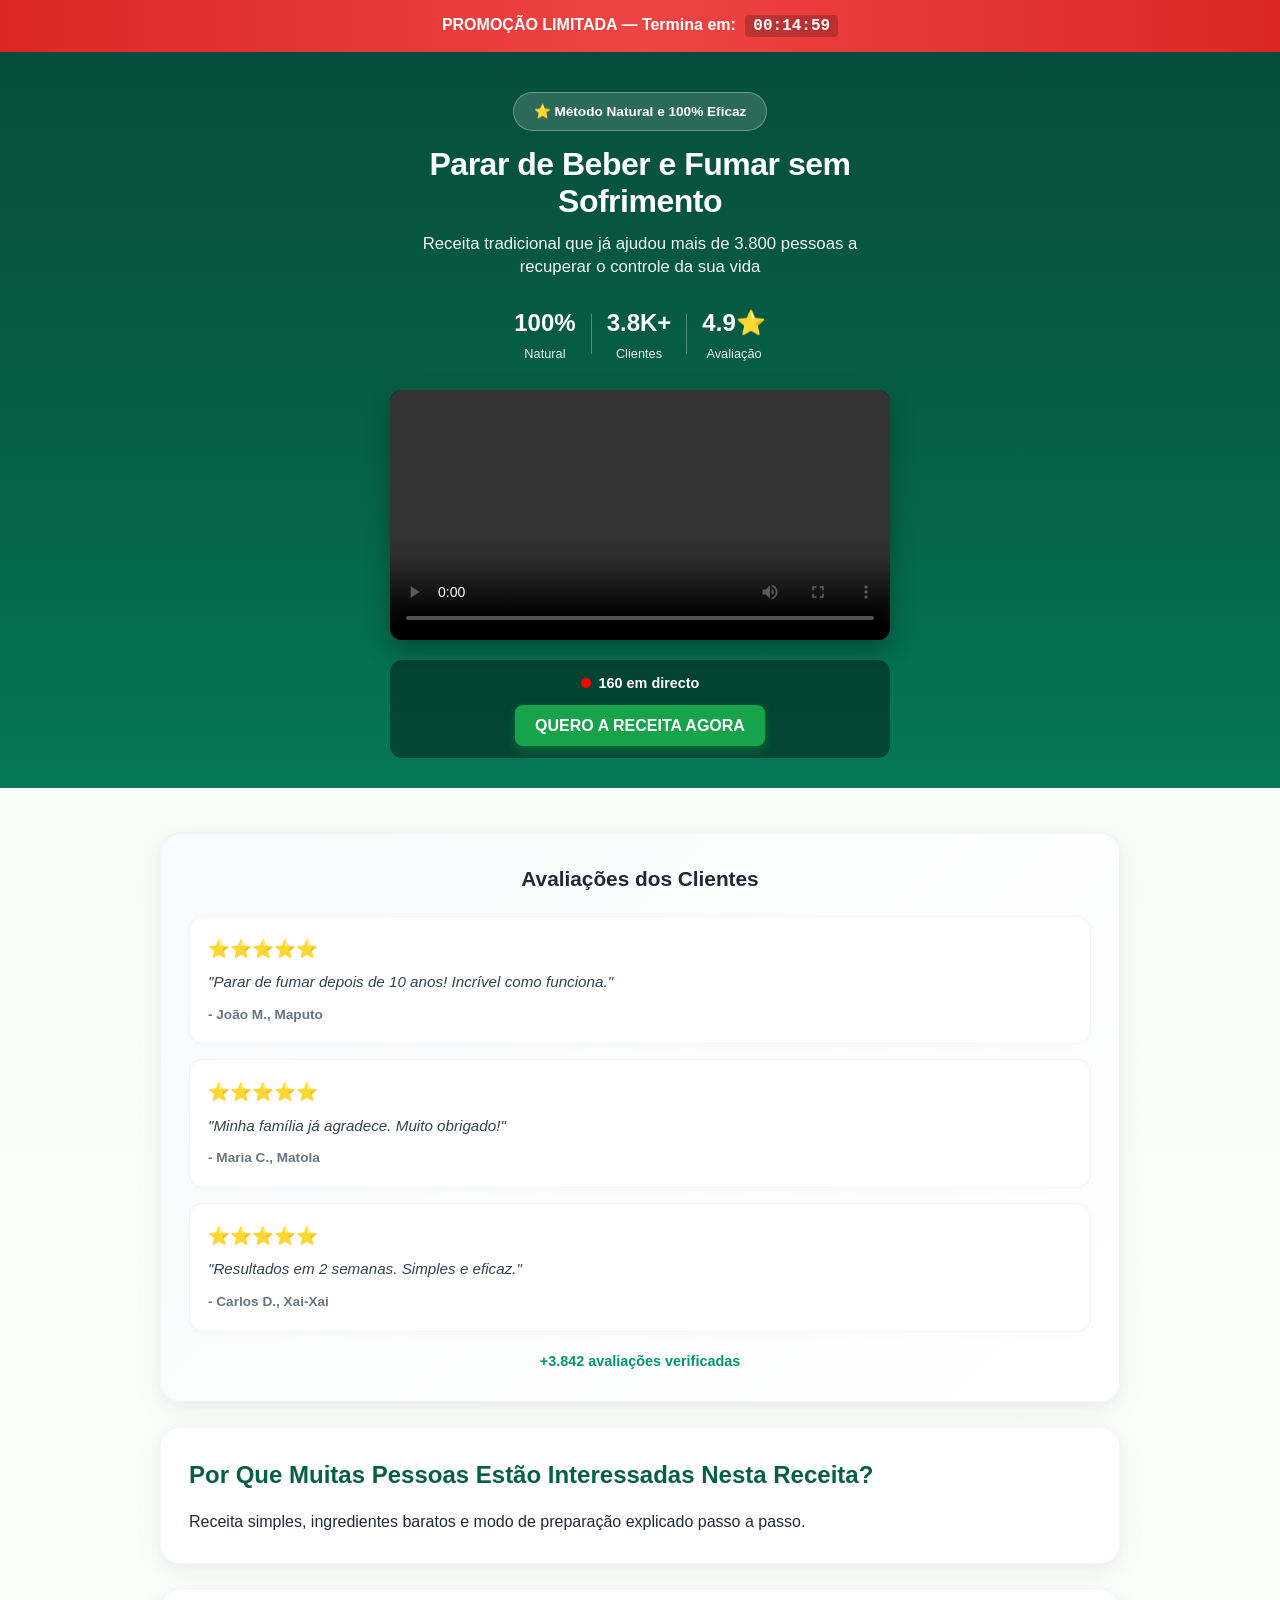
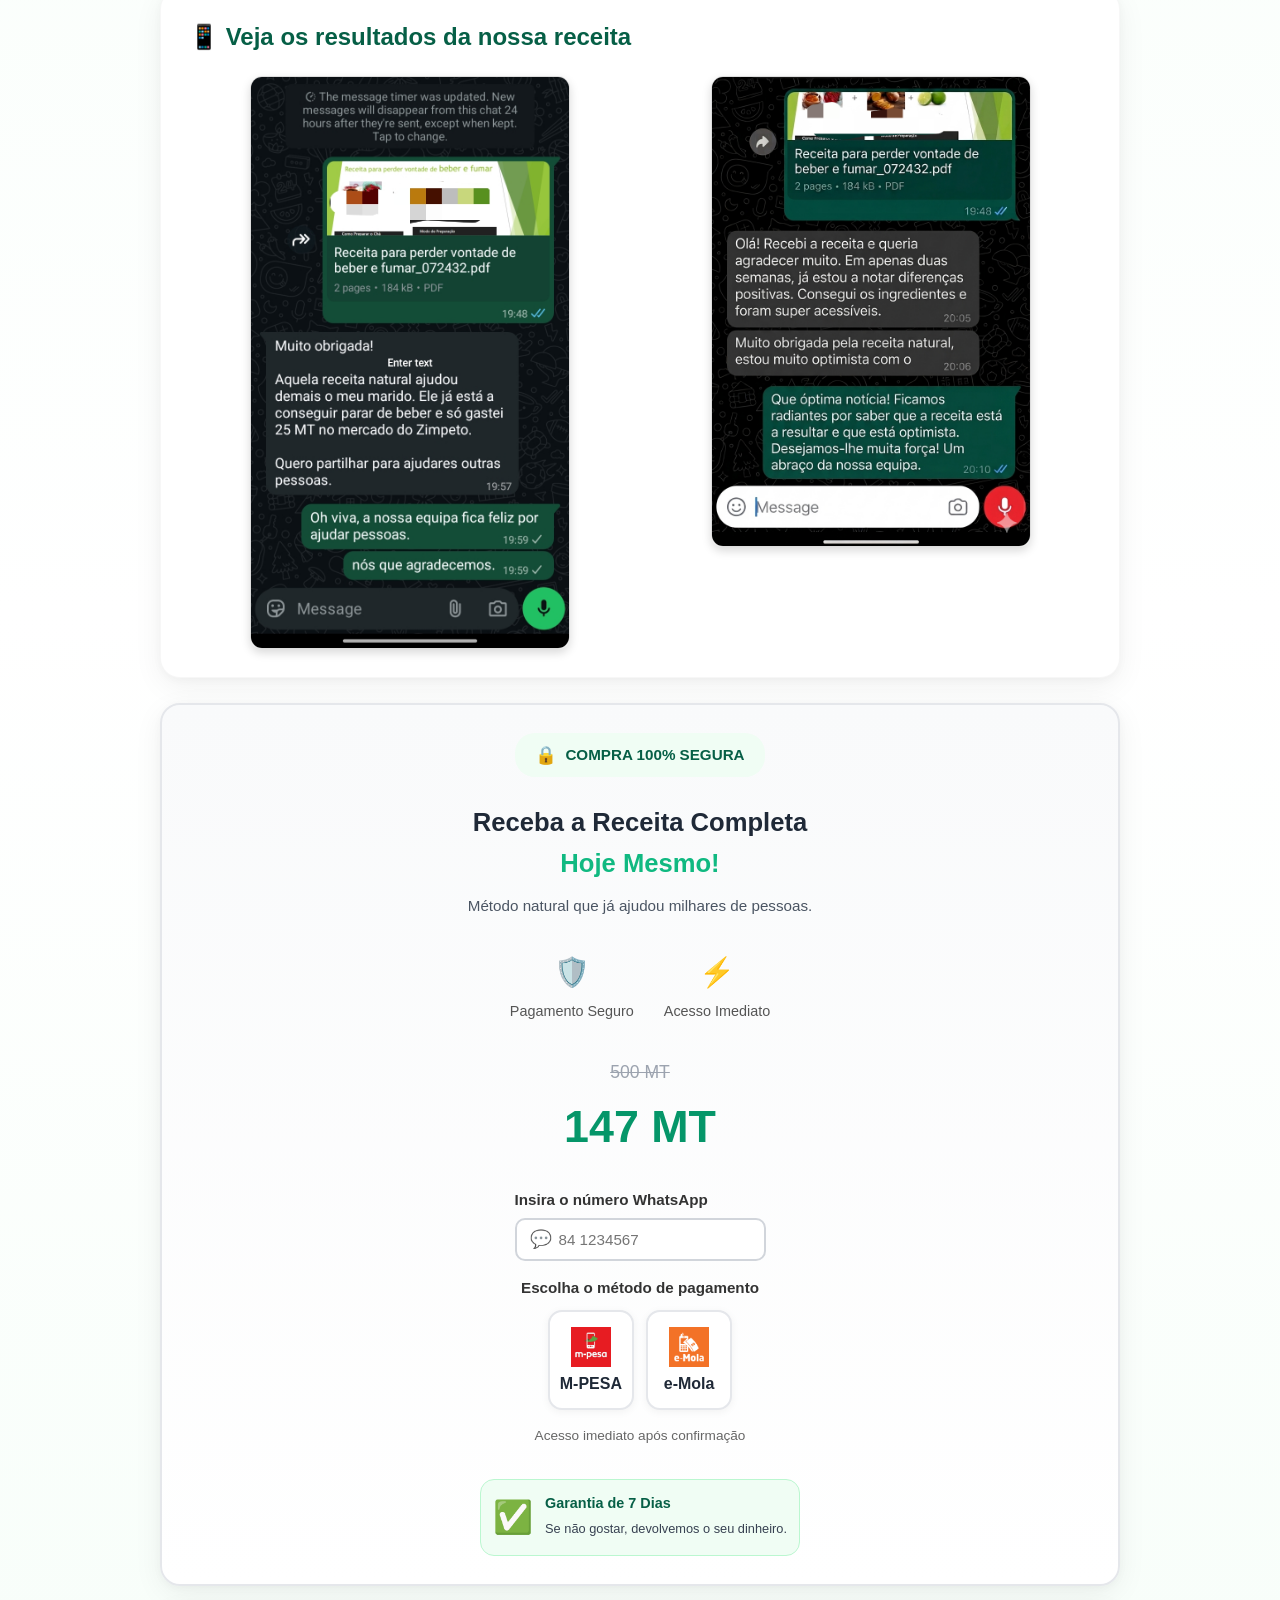
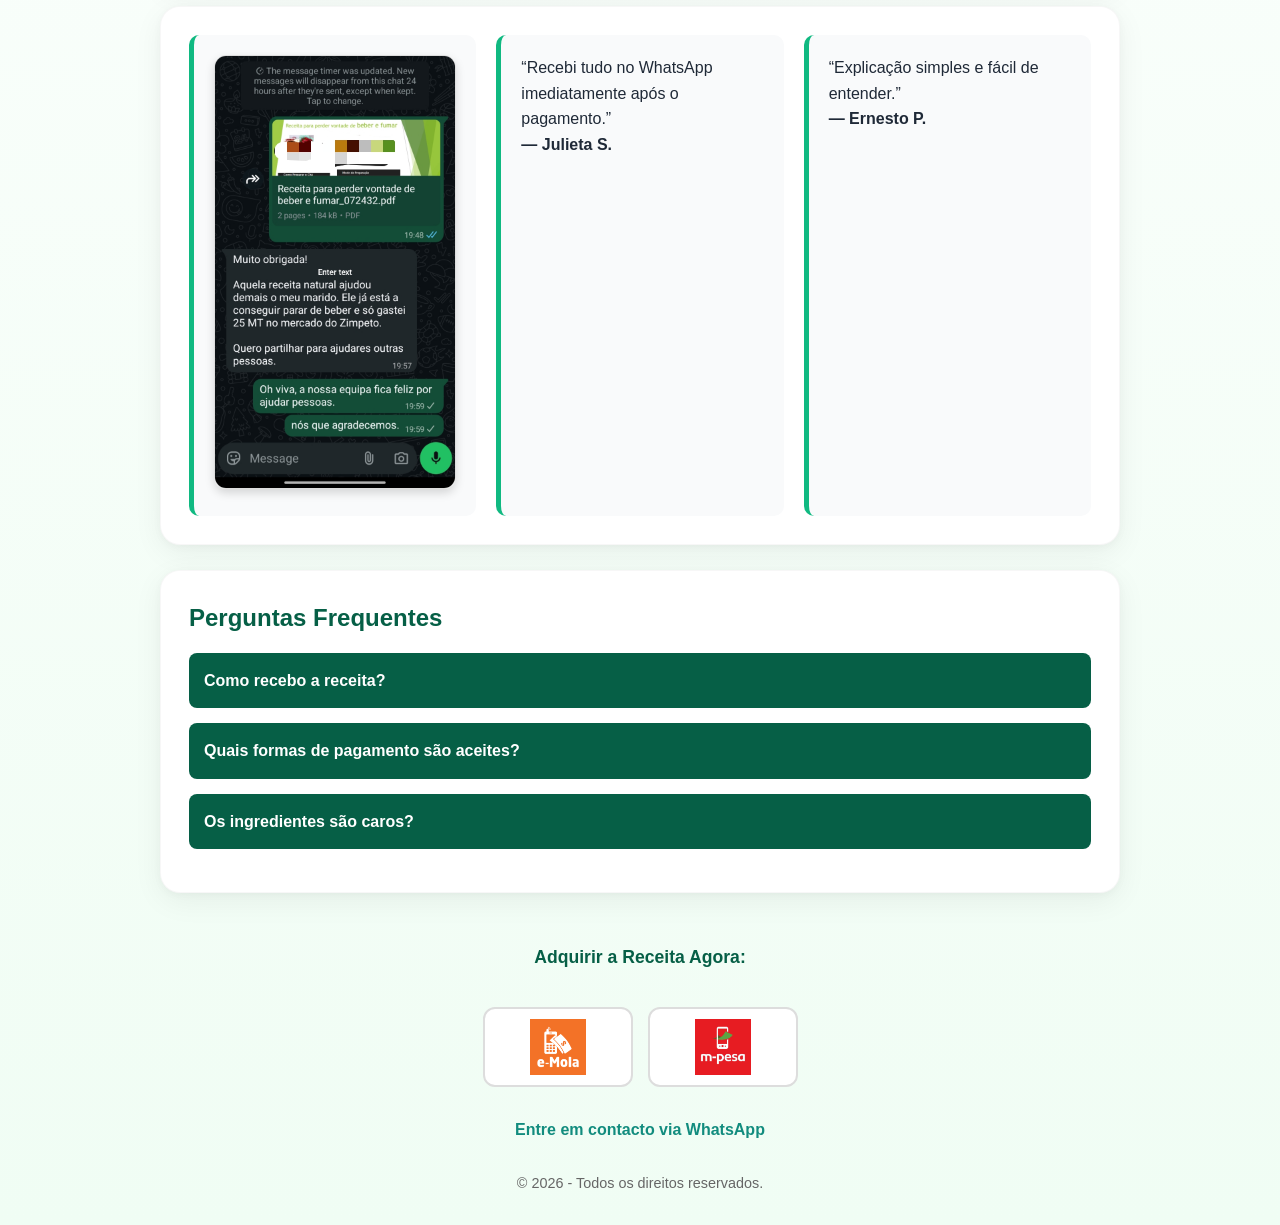
==== commit 98cc571e: "Versao oficial26" ====
--- a/index.html
+++ b/index.html
@@ -58,10 +58,7 @@
 
     <div class="card reviews-card">
       <div class="reviews-header">
-        <div class="stars-rating">
-          ⭐⭐⭐⭐⭐
-        </div>
-        <h3>Avaliações dos Clientes</h3>
+                <h3>Avaliações dos Clientes</h3>
       </div>
       <div class="reviews-grid">
         <div class="review-item">
@@ -100,281 +97,60 @@
       </div>
     </div>
 
-    <div id="main-action-card" class="card price-box">
-      <!-- Estado Inicial -->
-      <div id="inicio-fluxo">
-        <div class="hero-badge" style="margin-bottom: 15px;">
-          ⭐ Comece Agora Mesmo
-        </div>
-        
-        <h2 style="color: #1f2937; font-size: 1.6rem; line-height: 1.2; margin-bottom: 10px;">
-          Receba a Receita Completa<br><span style="color: #10b981;">Hoje Mesmo!</span>
-        </h2>
-        
-        <p style="color: #6b7280; font-size: 0.95rem; margin-bottom: 25px;">
-          Responda algumas perguntas rápidas para personalizarmos a sua experiência.
-        </p>
-        
-        <div class="trust-icons" style="margin-bottom: 25px;">
-          <div class="trust-item">
-            <span class="trust-emoji">🛡️</span>
-            <span>Seguro</span>
-          </div>
-          <div class="trust-item">
-            <span class="trust-emoji">⚡</span>
-            <span>Rápido</span>
-          </div>
-          <div class="trust-item">
-            <span class="trust-emoji">✅</span>
-            <span>Eficaz</span>
-          </div>
-        </div>
-
-        <button onclick="iniciarQuestionario()" class="btn btn-final" style="width: 100%; padding: 18px; font-size: 1.15rem; background: linear-gradient(135deg, #10b981, #059669); box-shadow: 0 4px 15px rgba(16, 185, 129, 0.4);">
-          🚀 INICIAR AGORA
+    <div class="card price-box">
+      <div class="security-badge" style="margin-bottom: 15px;">
+        <span class="lock-icon">🔒</span> COMPRA 100% SEGURA
+      </div>
+      
+      <h2 style="color: #1f2937; margin: 10px 0; font-size: 1.6rem;">Receba a Receita Completa<br><span style="color: #10b981;">Hoje Mesmo!</span></h2>
+      
+      <p style="color: #4b5563; margin-bottom: 15px; font-size: 0.95rem;">Método natural que já ajudou milhares de pessoas.</p>
+      
+      <div class="trust-icons">
+        <div class="trust-item">
+          <span class="trust-emoji">🛡️</span>
+          <span>Pagamento Seguro</span>
+        </div>
+        <div class="trust-item">
+          <span class="trust-emoji">⚡</span>
+          <span>Acesso Imediato</span>
+        </div>
+      </div>
+      
+      <div class="price-display" style="margin: 20px 0;">
+        <span class="old-price" style="font-size: 1.1rem; text-decoration: line-through; color: #9ca3af;">500 MT</span>
+        <div class="new-price" style="font-size: 2.8rem; color: #059669; font-weight: 900; margin: 5px 0;">147 MT</div>
+      </div>
+
+      <div class="whatsapp-section" style="margin-bottom: 15px;">
+        <label for="whatsapp-number-final" style="display: block; text-align: left; font-weight: bold; margin-bottom: 6px; color: #333; font-size: 0.95rem;">Insira o número WhatsApp</label>
+        <div class="whatsapp-input-wrapper">
+          <span class="whatsapp-icon">💬</span>
+          <input type="tel" id="whatsapp-number-final" placeholder="84 1234567" style="width: 100%; padding: 11px 15px 11px 42px; border: 2px solid #d1d5db; border-radius: 10px; font-size: 0.95rem; outline: none;">
+        </div>
+      </div>
+
+      <p style="font-weight: bold; color: #333; margin-bottom: 10px; font-size: 0.95rem;">Escolha o método de pagamento</p>
+      
+      <div class="payment-buttons-final" style="display: grid; grid-template-columns: 1fr 1fr; gap: 12px; margin-bottom: 15px;">
+        <button onclick="fazerPagamentoDireto('mpesa')" class="payment-btn-final">
+          <img src="mpesaicon.jpeg" alt="M-Pesa">
+          <span>M-PESA</span>
         </button>
         
-        <p style="font-size: 0.85rem; color: #9ca3af; margin-top: 12px;">
-          Demora menos de 1 minuto
-        </p>
-      </div>
-
-      <!-- Questionário (Inicia Oculto) -->
-      <div id="questionario-fluxo" style="display: none;">
-        <!-- Barra de Progresso -->
-        <div class="progress-header" style="display: none;">
-          <div class="progress-steps">
-            <span id="step-text">Passo 1 de 6</span>
-            <span id="progress-percent">16% concluído</span>
-          </div>
-          <div class="progress-bar">
-            <div id="progress-fill" class="progress-fill" style="width: 16%;"></div>
-          </div>
-        </div>
-
-        <div class="quiz-content">
-          <!-- Pergunta 1 -->
-          <div id="pergunta-1" class="quiz-step">
-            <div class="question-header">
-              <span class="question-tag">⭐ PARA TE AJUDARMOS MELHOR</span>
-              <h2 class="question-title">Você bebe álcool ou fuma?</h2>
-              <p class="question-subtitle">Sua resposta nos ajuda a personalizar a melhor recomendação.</p>
-            </div>
-            <div class="modern-quiz-options">
-              <button onclick="proximaPergunta(1, 'Bebo')" class="modern-option">
-                <span class="option-icon">🍺</span>
-                <div class="option-texts">
-                  <span class="option-main">Bebo</span>
-                  <span class="option-sub">Ocasionalmente ou regularmente</span>
-                </div>
-                <span class="option-check">✓</span>
-              </button>
-              <button onclick="proximaPergunta(1, 'Fumo')" class="modern-option">
-                <span class="option-icon">🚬</span>
-                <div class="option-texts">
-                  <span class="option-main">Fumo</span>
-                  <span class="option-sub">Diariamente ou algumas vezes</span>
-                </div>
-                <span class="option-check">✓</span>
-              </button>
-              <button onclick="proximaPergunta(1, 'Os dois')" class="modern-option">
-                <span class="option-icon">⚠️</span>
-                <div class="option-texts">
-                  <span class="option-main">Os dois</span>
-                  <span class="option-sub">Bebo e fumo</span>
-                </div>
-                <span class="option-check">✓</span>
-              </button>
-              <button onclick="proximaPergunta(1, 'É alguém próximo a mim')" class="modern-option">
-                <span class="option-icon">👤</span>
-                <div class="option-texts">
-                  <span class="option-main">É alguém próximo a mim</span>
-                  <span class="option-sub">Quero ajudar outra pessoa</span>
-                </div>
-                <span class="option-check">✓</span>
-              </button>
-            </div>
-          </div>
-
-          <!-- Pergunta 2 -->
-          <div id="pergunta-2" class="quiz-step" style="display: none;">
-            <div class="question-header">
-              <span class="question-tag">⭐ PARA TE AJUDARMOS MELHOR</span>
-              <h2 class="question-title">Há quanto tempo isso acontece?</h2>
-              <p class="question-subtitle">Sua resposta nos ajuda a entender melhor seu caso.</p>
-            </div>
-            <div class="modern-quiz-options">
-              <button onclick="proximaPergunta(2, 'Menos de 1 ano')" class="modern-option">
-                <span class="option-icon">⏱️</span>
-                <div class="option-texts">
-                  <span class="option-main">Menos de 1 ano</span>
-                  <span class="option-sub">Problema recente</span>
-                </div>
-                <span class="option-check">✓</span>
-              </button>
-              <button onclick="proximaPergunta(2, '1 a 3 anos')" class="modern-option">
-                <span class="option-icon">📅</span>
-                <div class="option-texts">
-                  <span class="option-main">1 a 3 anos</span>
-                  <span class="option-sub">Já faz algum tempo</span>
-                </div>
-                <span class="option-check">✓</span>
-              </button>
-              <button onclick="proximaPergunta(2, 'Mais de 3 anos')" class="modern-option">
-                <span class="option-icon">⏳</span>
-                <div class="option-texts">
-                  <span class="option-main">Mais de 3 anos</span>
-                  <span class="option-sub">Há vários anos</span>
-                </div>
-                <span class="option-check">✓</span>
-              </button>
-            </div>
-          </div>
-
-          <!-- Pergunta 3 -->
-          <div id="pergunta-3" class="quiz-step" style="display: none;">
-            <div class="question-header">
-              <span class="question-tag">⭐ PARA TE AJUDARMOS MELHOR</span>
-              <h2 class="question-title">Já tentou parar antes?</h2>
-              <p class="question-subtitle">Sua experiência nos ajuda a recomendar melhor.</p>
-            </div>
-            <div class="modern-quiz-options">
-              <button onclick="proximaPergunta(3, 'Sim, mas não consegui')" class="modern-option">
-                <span class="option-icon">💪</span>
-                <div class="option-texts">
-                  <span class="option-main">Sim, mas não consegui</span>
-                  <span class="option-sub">Tentei uma vez</span>
-                </div>
-                <span class="option-check">✓</span>
-              </button>
-              <button onclick="proximaPergunta(3, 'Nunca tentei')" class="modern-option">
-                <span class="option-icon">🤔</span>
-                <div class="option-texts">
-                  <span class="option-main">Nunca tentei</span>
-                  <span class="option-sub">É a primeira vez</span>
-                </div>
-                <span class="option-check">✓</span>
-              </button>
-              <button onclick="proximaPergunta(3, 'Muitas vezes')" class="modern-option">
-                <span class="option-icon">🔄</span>
-                <div class="option-texts">
-                  <span class="option-main">Muitas vezes</span>
-                  <span class="option-sub">Tentei várias vezes</span>
-                </div>
-                <span class="option-check">✓</span>
-              </button>
-            </div>
-          </div>
-
-          <!-- Pergunta 4 -->
-          <div id="pergunta-4" class="quiz-step" style="display: none;">
-            <div class="question-header">
-              <span class="question-tag">⭐ PARA TE AJUDARMOS MELHOR</span>
-              <h2 class="question-title">Isso já está a afetar sua saúde, família ou dinheiro?</h2>
-              <p class="question-subtitle">Situação atual é importante para a solução.</p>
-            </div>
-            <div class="modern-quiz-options">
-              <button onclick="proximaPergunta(4, 'Sim, muito')" class="modern-option">
-                <span class="option-icon">🔥</span>
-                <div class="option-texts">
-                  <span class="option-main">Sim, muito</span>
-                  <span class="option-sub">Afetando bastante</span>
-                </div>
-                <span class="option-check">✓</span>
-              </button>
-              <button onclick="proximaPergunta(4, 'Um pouco')" class="modern-option">
-                <span class="option-icon">⚠️</span>
-                <div class="option-texts">
-                  <span class="option-main">Um pouco</span>
-                  <span class="option-sub">Começando a afetar</span>
-                </div>
-                <span class="option-check">✓</span>
-              </button>
-              <button onclick="proximaPergunta(4, 'Ainda não')" class="modern-option">
-                <span class="option-icon">🛡️</span>
-                <div class="option-texts">
-                  <span class="option-main">Ainda não</span>
-                  <span class="option-sub">Quero prevenir</span>
-                </div>
-                <span class="option-check">✓</span>
-              </button>
-            </div>
-          </div>
-
-        </div>
-
-        <!-- Rodapé do Questionário -->
-        <div id="quiz-footer" class="quiz-footer">
-          <div class="quiz-security">
-            <span class="security-icon">🛡️</span>
-            <div class="security-texts">
-              <span class="security-title">Seus dados estão seguros</span>
-              <span class="security-sub">Suas informações são confidenciais.</span>
-            </div>
-            <span class="security-lock">🔒</span>
-          </div>
-          <div class="quiz-social-proof">
-            <span class="proof-icon">👥</span>
-            <span>+3.842 pessoas já responderam hoje</span>
-          </div>
-        </div>
-
-        <div id="quiz-resultado" class="quiz-step" style="display: none; text-align: center;">
-          <div class="emotional-result">
-            <p>
-              Pelas suas respostas, já está num nível onde precisa mesmo de ajuda, mantenha a calma.<br>
-              Esta receita foi criada exatamente para esse tipo de situação, Clique no butão abaixo.
-            </p>
-          </div>
-          <button onclick="mostrarPagamento()" class="btn btn-final" style="width: 100%; max-width: 400px; padding: 16px; font-size: 1.1rem; background: linear-gradient(135deg, #10b981, #059669);">Quero a receita agora</button>
-        </div>
-
-       
-      </div>
-
-      <!-- Pagamento (Inicia Oculto) -->
-      <div id="pagamento-fluxo" style="display: none;">
-        <div class="security-badge" style="margin-bottom: 12px;">
-          <span class="lock-icon">🔒</span> COMPRA 100% SEGURA
-        </div>
-        
-        <h2 style="color: #1f2937; margin: 10px 0; font-size: 1.4rem;">Receba a Receita Completa<br><span style="color: #10b981;">Hoje Mesmo!</span></h2>
-        
-        <div class="price-display" style="margin: 15px 0;">
-          <span class="old-price" style="font-size: 1rem; text-decoration: line-through; color: #9ca3af;">500 MT</span>
-          <div class="new-price" style="font-size: 2.5rem; color: #059669; font-weight: 900; margin: 5px 0;">147 MT</div>
-        </div>
-
-        <div class="whatsapp-section" style="margin-bottom: 15px;">
-          <label for="whatsapp-number-final" style="display: block; text-align: left; font-weight: bold; margin-bottom: 6px; color: #333; font-size: 0.95rem;">Número do WhatsApp</label>
-          <div class="whatsapp-input-wrapper">
-            <span class="whatsapp-icon">💬</span>
-            <input type="tel" id="whatsapp-number-final" placeholder="84 1234567" style="width: 100%; padding: 11px 15px 11px 42px; border: 2px solid #d1d5db; border-radius: 10px; font-size: 0.95rem; outline: none;">
-          </div>
-        </div>
-
-        <p style="font-weight: bold; color: #333; margin-bottom: 10px; font-size: 0.95rem;">Escolha o método de pagamento</p>
-        
-        <div class="payment-buttons-final" style="display: grid; grid-template-columns: 1fr 1fr; gap: 12px; margin-bottom: 15px;">
-          <button onclick="fazerPagamentoDireto('mpesa')" class="payment-btn-final">
-            <img src="mpesaicon.jpeg" alt="M-Pesa">
-            <span>M-PESA</span>
-          </button>
-          
-          <button onclick="fazerPagamentoDireto('emola')" class="payment-btn-final">
-            <img src="emolaIcone.png" alt="e-Mola">
-            <span>e-Mola</span>
-          </button>
-        </div>
-
-        <p style="font-size: 0.85rem; color: #666; margin-bottom: 12px;">Acesso imediato após confirmação</p>
-        
-        <div class="guarantee-badge" style="padding: 12px;">
-          <div class="guarantee-icon">✅</div>
-          <div class="guarantee-text">
-            <h4 style="font-size: 0.9rem;">Garantia de 7 Dias</h4>
-            <p style="font-size: 0.8rem;">Se não gostar, devolvemos o seu dinheiro.</p>
-          </div>
+        <button onclick="fazerPagamentoDireto('emola')" class="payment-btn-final">
+          <img src="emolaIcone.png" alt="e-Mola">
+          <span>e-Mola</span>
+        </button>
+      </div>
+
+      <p style="font-size: 0.85rem; color: #666; margin-bottom: 12px;">Acesso imediato após confirmação</p>
+      
+      <div class="guarantee-badge" style="padding: 12px;">
+        <div class="guarantee-icon">✅</div>
+        <div class="guarantee-text">
+          <h4 style="font-size: 0.9rem;">Garantia de 7 Dias</h4>
+          <p style="font-size: 0.8rem;">Se não gostar, devolvemos o seu dinheiro.</p>
         </div>
       </div>
     </div>
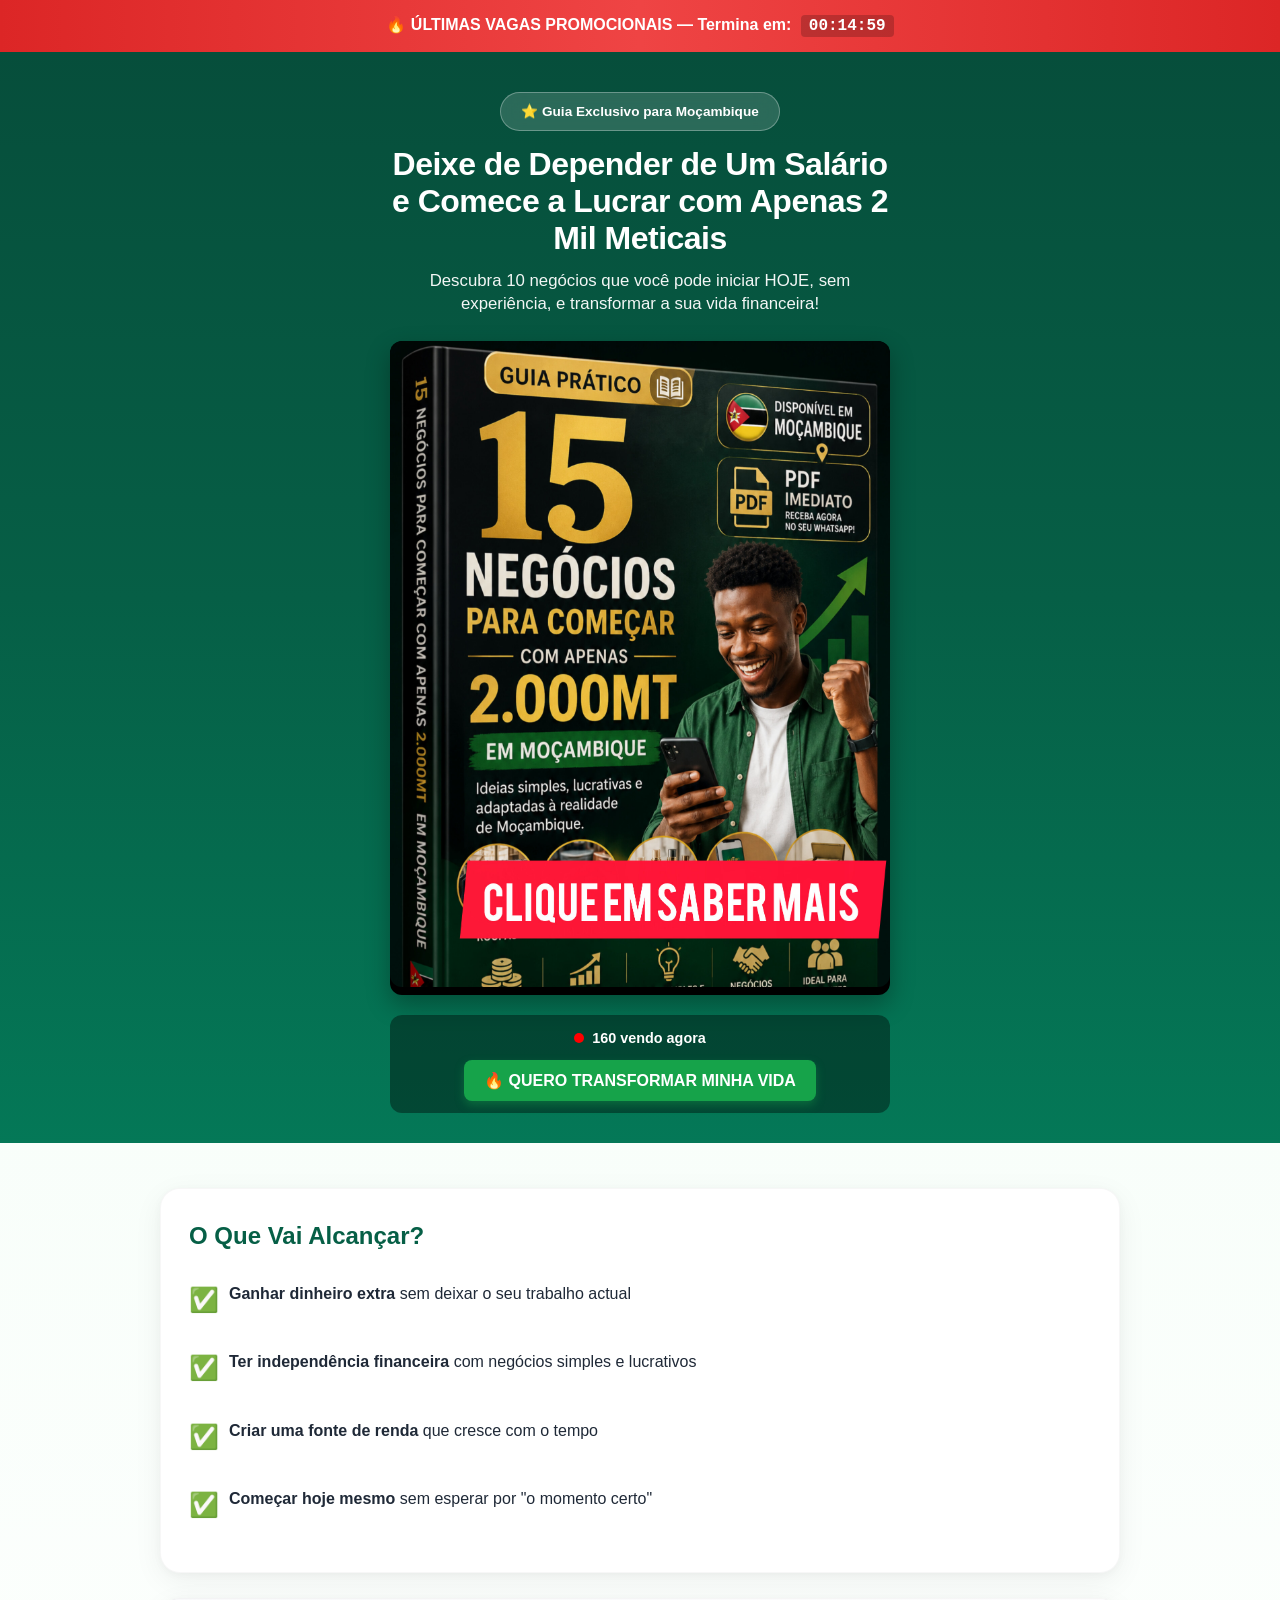
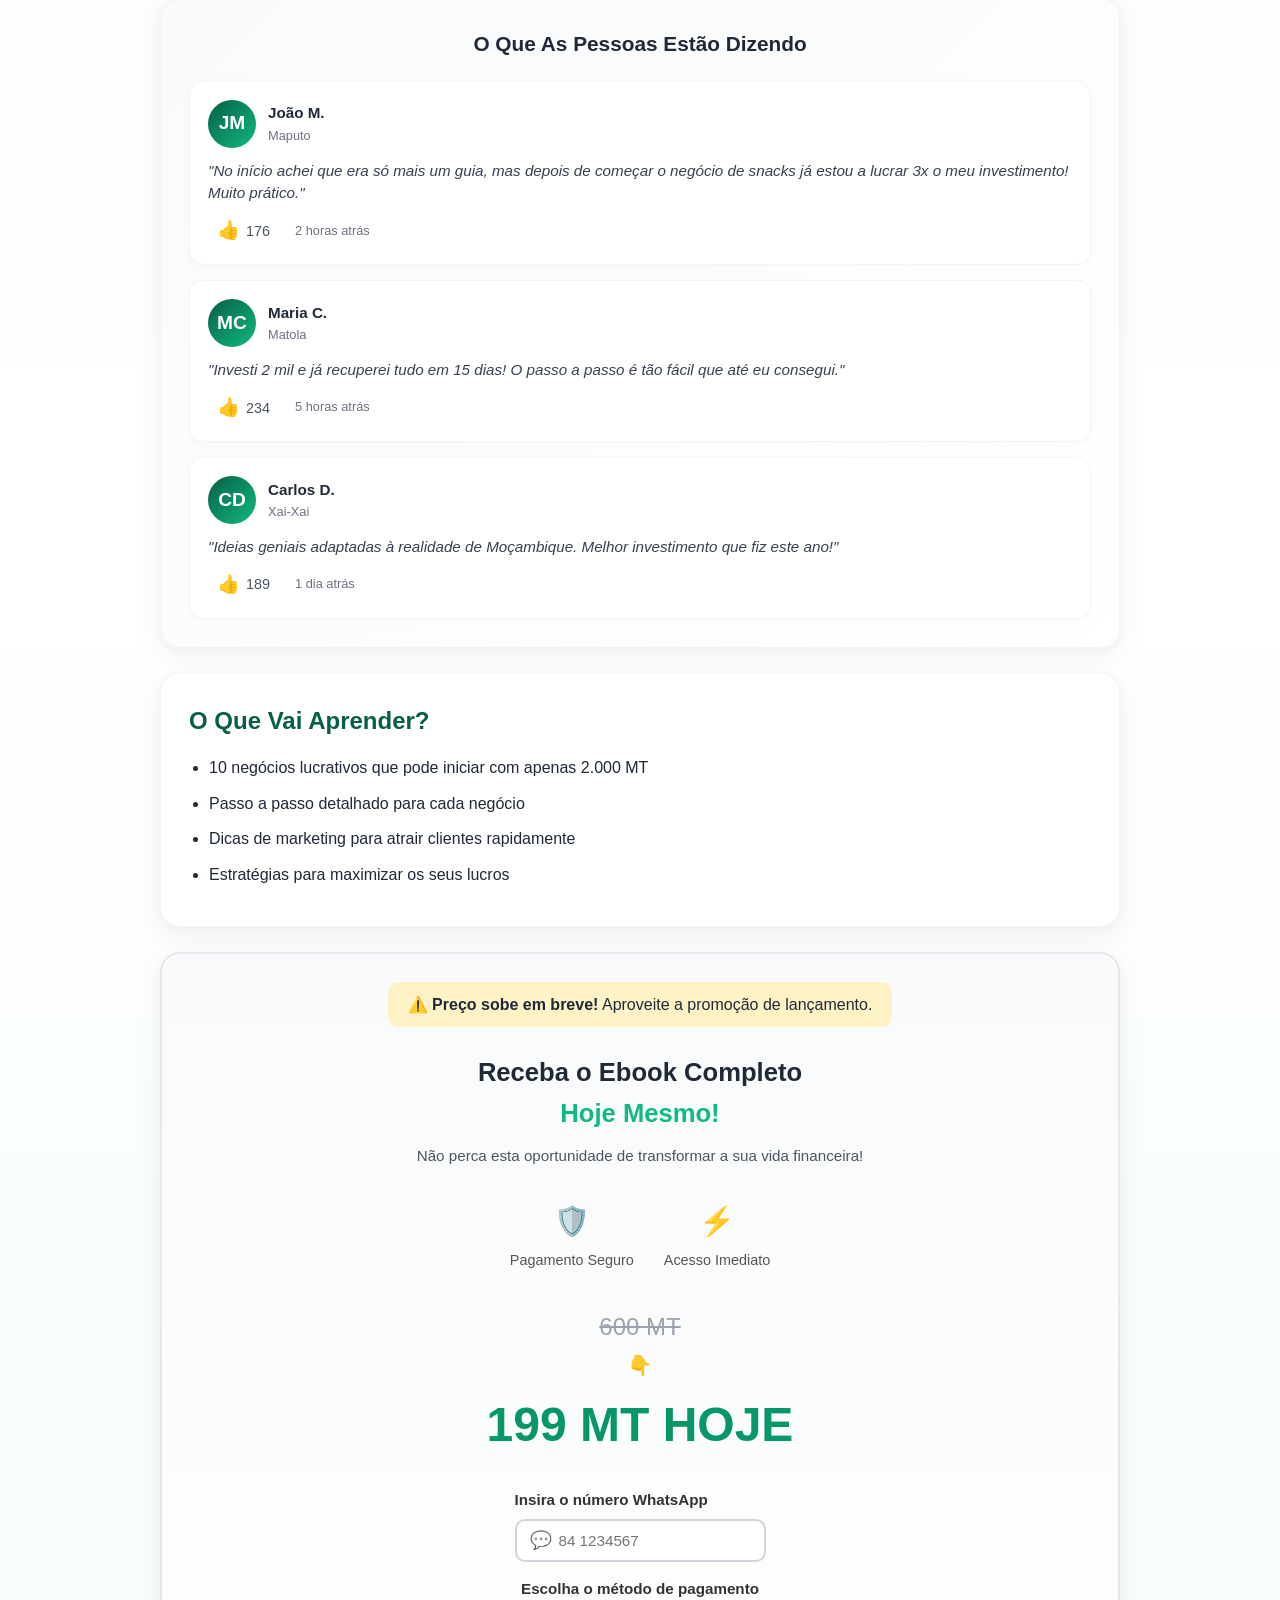
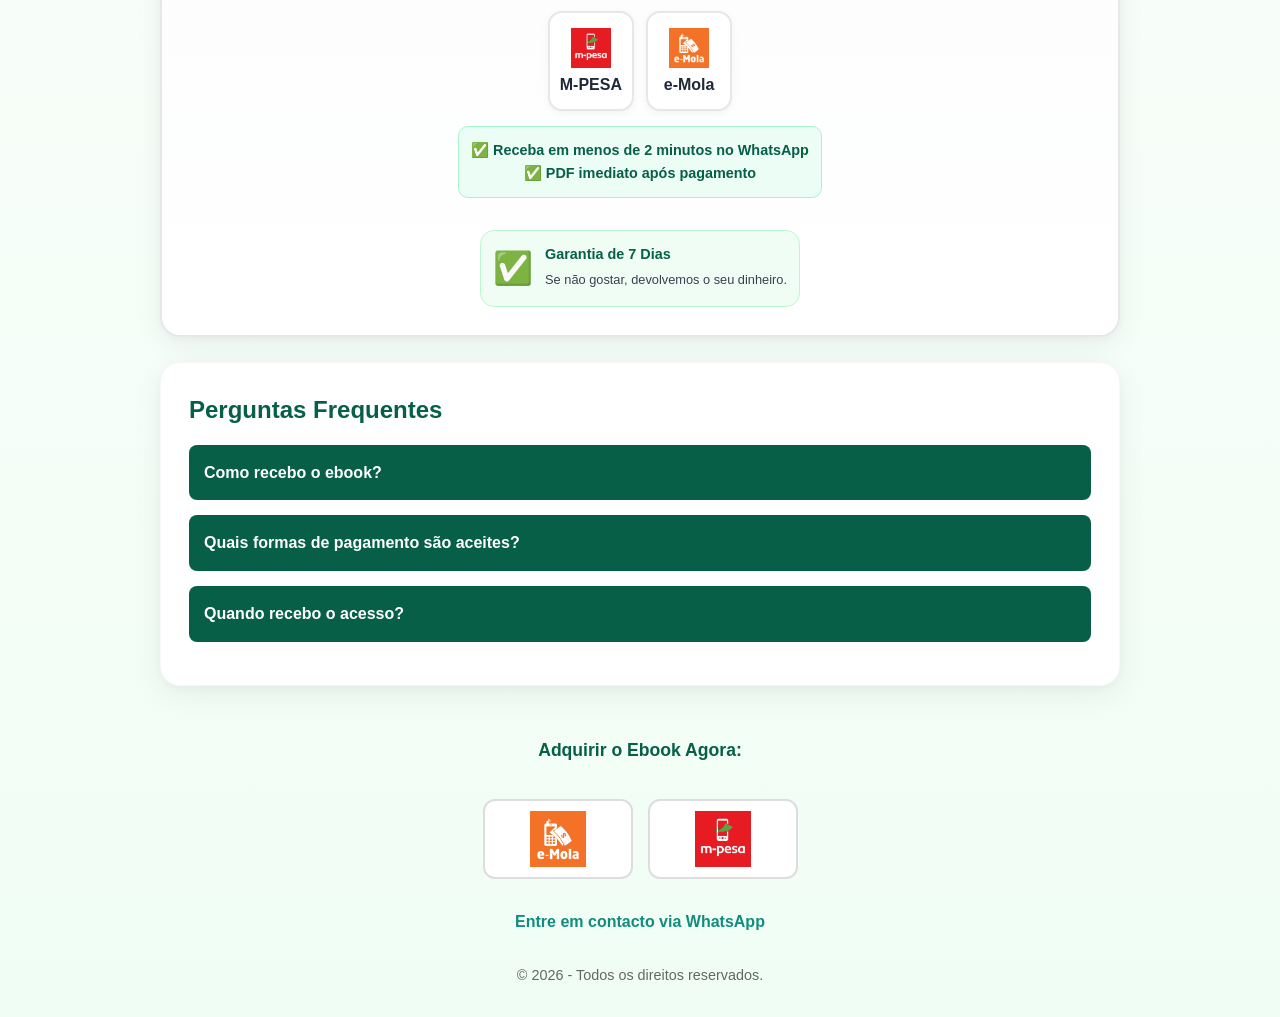
==== commit 868cb8d7: "first commit2" ====
--- a/index.html
+++ b/index.html
@@ -3,108 +3,140 @@
 <head>
   <meta charset="UTF-8" />
   <meta name="viewport" content="width=device-width, initial-scale=1.0" />
-  <title>Receita Natural - Chá Especial</title>
+  <title>10 Negócios para Fazer com 2 Mil Meticais</title>
   <link rel="stylesheet" href="style.css" />
 </head>
 <body>
 
   <div class="promo-bar">
-    PROMOÇÃO LIMITADA — Termina em: <span id="timer">15:00</span> 
-
+    🔥 ÚLTIMAS VAGAS PROMOCIONAIS — Termina em: <span id="timer">15:00</span> 
   </div>
 
   <section class="hero">
     <div class="hero-content">
       <div class="hero-badge hero-badge-white">
-        ⭐ Método Natural e 100% Eficaz
-      </div>
-      <h1>Parar de Beber e Fumar sem Sofrimento</h1>
-      <p class="hero-subtitle">Receita tradicional que já ajudou mais de 3.800 pessoas a recuperar o controle da sua vida</p>
-      
-      <div class="hero-stats">
-        <div class="stat-item">
-          <span class="stat-value">100%</span>
-          <span class="stat-label">Natural</span>
-        </div>
-        <div class="stat-divider"></div>
-        <div class="stat-item">
-          <span class="stat-value">3.8K+</span>
-          <span class="stat-label">Clientes</span>
-        </div>
-        <div class="stat-divider"></div>
-        <div class="stat-item">
-          <span class="stat-value">4.9⭐</span>
-          <span class="stat-label">Avaliação</span>
-        </div>
-      </div>
-
+        ⭐ Guia Exclusivo para Moçambique
+      </div>
+      
+      <h1>Deixe de Depender de Um Salário e Comece a Lucrar com Apenas 2 Mil Meticais</h1>
+      <p class="hero-subtitle">Descubra 10 negócios que você pode iniciar HOJE, sem experiência, e transformar a sua vida financeira!</p>
+      
       <div class="video-container">
-        <video id="hero-video" width="100%" height="auto" autoplay loop playsinline preload="auto" controls class="hero-video">
-          <source src="provasocial.mp4" type="video/mp4">
-          Seu navegador não suporta vídeos.
-        </video>
+        <img src="CapaNegocios.jpg" alt="Capa do Ebook - 10 Negócios para Fazer com 2 Mil Meticais" class="hero-cover" style="width: 100%; height: auto; border-radius: 12px;">
       </div>
 
       <div class="live-viewers">
         <div class="live-info">
-          <span class="dot"></span> <span id="live-count">160</span>&nbsp;em directo
-        </div>
-        <a href="javascript:void(0)" onclick="mostrarQuestionario()" class="btn-live-buy">QUERO A RECEITA AGORA</a>
+          <span class="dot"></span> <span id="live-count">160</span>&nbsp;vendo agora
+        </div>
+        <a href="#preco" class="btn-live-buy">🔥 QUERO TRANSFORMAR MINHA VIDA</a>
       </div>
     </div>
   </section>
 
   <div class="container">
+
+    <div class="card">
+      <h2>O Que Vai Alcançar?</h2>
+      <ul style="list-style: none; padding: 0;">
+        <li style="padding: 10px 0; display: flex; align-items: start; gap: 10px;">
+          <span style="color: #10b981; font-size: 1.5rem;">✅</span>
+          <span><strong>Ganhar dinheiro extra</strong> sem deixar o seu trabalho actual</span>
+        </li>
+        <li style="padding: 10px 0; display: flex; align-items: start; gap: 10px;">
+          <span style="color: #10b981; font-size: 1.5rem;">✅</span>
+          <span><strong>Ter independência financeira</strong> com negócios simples e lucrativos</span>
+        </li>
+        <li style="padding: 10px 0; display: flex; align-items: start; gap: 10px;">
+          <span style="color: #10b981; font-size: 1.5rem;">✅</span>
+          <span><strong>Criar uma fonte de renda</strong> que cresce com o tempo</span>
+        </li>
+        <li style="padding: 10px 0; display: flex; align-items: start; gap: 10px;">
+          <span style="color: #10b981; font-size: 1.5rem;">✅</span>
+          <span><strong>Começar hoje mesmo</strong> sem esperar por "o momento certo"</span>
+        </li>
+      </ul>
+    </div>
 
     <div class="card reviews-card">
       <div class="reviews-header">
-                <h3>Avaliações dos Clientes</h3>
+                <h3>O Que As Pessoas Estão Dizendo</h3>
       </div>
       <div class="reviews-grid">
-        <div class="review-item">
-          <div class="review-stars">⭐⭐⭐⭐⭐</div>
-          <p class="review-text">"Parar de fumar depois de 10 anos! Incrível como funciona."</p>
-          <p class="review-author">- João M., Maputo</p>
-        </div>
-        <div class="review-item">
-          <div class="review-stars">⭐⭐⭐⭐⭐</div>
-          <p class="review-text">"Minha família já agradece. Muito obrigado!"</p>
-          <p class="review-author">- Maria C., Matola</p>
-        </div>
-        <div class="review-item">
-          <div class="review-stars">⭐⭐⭐⭐⭐</div>
-          <p class="review-text">"Resultados em 2 semanas. Simples e eficaz."</p>
-          <p class="review-author">- Carlos D., Xai-Xai</p>
-        </div>
-      </div>
-      <div class="reviews-footer">
-        <p class="total-reviews">+3.842 avaliações verificadas</p>
+        <div class="review-item facebook-style">
+          <div class="review-header">
+            <div class="review-avatar">JM</div>
+            <div class="review-user-info">
+              <strong>João M.</strong>
+              <div class="review-location">Maputo</div>
+            </div>
+          </div>
+          <p class="review-text">"No início achei que era só mais um guia, mas depois de começar o negócio de snacks já estou a lucrar 3x o meu investimento! Muito prático."</p>
+          <div class="review-actions">
+            <button class="like-btn" onclick="darLike(this, 176)">
+              <span class="like-icon">👍</span>
+              <span class="like-count">176</span>
+            </button>
+            <span class="review-time">2 horas atrás</span>
+          </div>
+        </div>
+
+        <div class="review-item facebook-style">
+          <div class="review-header">
+            <div class="review-avatar">MC</div>
+            <div class="review-user-info">
+              <strong>Maria C.</strong>
+              <div class="review-location">Matola</div>
+            </div>
+          </div>
+          <p class="review-text">"Investi 2 mil e já recuperei tudo em 15 dias! O passo a passo é tão fácil que até eu consegui."</p>
+          <div class="review-actions">
+            <button class="like-btn" onclick="darLike(this, 234)">
+              <span class="like-icon">👍</span>
+              <span class="like-count">234</span>
+            </button>
+            <span class="review-time">5 horas atrás</span>
+          </div>
+        </div>
+
+        <div class="review-item facebook-style">
+          <div class="review-header">
+            <div class="review-avatar">CD</div>
+            <div class="review-user-info">
+              <strong>Carlos D.</strong>
+              <div class="review-location">Xai-Xai</div>
+            </div>
+          </div>
+          <p class="review-text">"Ideias geniais adaptadas à realidade de Moçambique. Melhor investimento que fiz este ano!"</p>
+          <div class="review-actions">
+            <button class="like-btn" onclick="darLike(this, 189)">
+              <span class="like-icon">👍</span>
+              <span class="like-count">189</span>
+            </button>
+            <span class="review-time">1 dia atrás</span>
+          </div>
+        </div>
       </div>
     </div>
 
     <div class="card">
-      <h2>Por Que Muitas Pessoas Estão Interessadas Nesta Receita?</h2>
-      <p>
-       Receita simples, ingredientes baratos e modo de preparação explicado passo a passo.
-     </p>
-    </div>
-
-    <div class="card">
-      <h2>📱 Veja os resultados da nossa receita</h2>
-      <div class="whatsapp-proof">
-        <img src="Provasocial1.jpg" alt="Prova Social WhatsApp 1" class="img-proof" />
-        <img src="Provasocial3.png" alt="Prova Social WhatsApp 3" class="img-proof" />
-      </div>
-    </div>
-
-    <div class="card price-box">
-      <div class="security-badge" style="margin-bottom: 15px;">
-        <span class="lock-icon">🔒</span> COMPRA 100% SEGURA
-      </div>
-      
-      <h2 style="color: #1f2937; margin: 10px 0; font-size: 1.6rem;">Receba a Receita Completa<br><span style="color: #10b981;">Hoje Mesmo!</span></h2>
-      
-      <p style="color: #4b5563; margin-bottom: 15px; font-size: 0.95rem;">Método natural que já ajudou milhares de pessoas.</p>
+      <h2>O Que Vai Aprender?</h2>
+      <ul>
+        <li>10 negócios lucrativos que pode iniciar com apenas 2.000 MT</li>
+        <li>Passo a passo detalhado para cada negócio</li>
+        <li>Dicas de marketing para atrair clientes rapidamente</li>
+        <li>Estratégias para maximizar os seus lucros</li>
+      </ul>
+    </div>
+
+    <div class="card price-box" id="preco">
+      <div class="urgency-badge" style="background: #fef3c7; padding: 10px 20px; border-radius: 10px; margin-bottom: 15px; display: inline-block;">
+        ⚠️ <strong>Preço sobe em breve!</strong> Aproveite a promoção de lançamento.
+      </div>
+      
+      <h2 style="color: #1f2937; margin: 10px 0; font-size: 1.6rem;">Receba o Ebook Completo<br><span style="color: #10b981;">Hoje Mesmo!</span></h2>
+      
+      <p style="color: #4b5563; margin-bottom: 15px; font-size: 0.95rem;">Não perca esta oportunidade de transformar a sua vida financeira!</p>
       
       <div class="trust-icons">
         <div class="trust-item">
@@ -118,8 +150,9 @@
       </div>
       
       <div class="price-display" style="margin: 20px 0;">
-        <span class="old-price" style="font-size: 1.1rem; text-decoration: line-through; color: #9ca3af;">500 MT</span>
-        <div class="new-price" style="font-size: 2.8rem; color: #059669; font-weight: 900; margin: 5px 0;">147 MT</div>
+        <span class="old-price" style="font-size: 1.5rem; text-decoration: line-through; color: #9ca3af;">600 MT</span>
+        <div style="font-size: 1.2rem; color: #374151; margin: 5px 0;">👇</div>
+        <div class="new-price" style="font-size: 3rem; color: #059669; font-weight: 900; margin: 5px 0;">199 MT HOJE</div>
       </div>
 
       <div class="whatsapp-section" style="margin-bottom: 15px;">
@@ -144,7 +177,12 @@
         </button>
       </div>
 
-      <p style="font-size: 0.85rem; color: #666; margin-bottom: 12px;">Acesso imediato após confirmação</p>
+      <div style="background: #ecfdf5; padding: 12px; border-radius: 10px; margin-bottom: 12px; border: 1px solid #a7f3d0;">
+        <p style="font-size: 0.9rem; color: #065f46; margin: 0; font-weight: 600;">
+          ✅ Receba em menos de 2 minutos no WhatsApp<br>
+          ✅ PDF imediato após pagamento
+        </p>
+      </div>
       
       <div class="guarantee-badge" style="padding: 12px;">
         <div class="guarantee-icon">✅</div>
@@ -155,32 +193,13 @@
       </div>
     </div>
 
-    <div class="card testimonials">
-      <div class="testimonial">
-        <img src="Provasocial1.jpg" alt="Prova Social WhatsApp 1" class="img-proof" style="width: 100%; max-width: 100%;" />
-      </div>
-
-      <div class="testimonial">
-        <p>
-          “Recebi tudo no WhatsApp imediatamente após o pagamento.”
-        </p>
-        <strong>— Julieta S.</strong>
-      </div>
-
-      <div class="testimonial">
-        <p>
-          “Explicação simples e fácil de entender.”
-        </p>
-        <strong>— Ernesto P.</strong>
-      </div>
-    </div>
     <div class="card">
       <h2>Perguntas Frequentes</h2>
 
       <div class="faq-item">
-        <div class="faq-question">Como recebo a receita?</div>
+        <div class="faq-question">Como recebo o ebook?</div>
         <div class="faq-answer">
-          A receita é enviada directamente pelo WhatsApp após a confirmação do pagamento.
+          O ebook é enviado directamente pelo WhatsApp após a confirmação do pagamento.
         </div>
       </div>
 
@@ -192,9 +211,9 @@
       </div>
 
       <div class="faq-item">
-        <div class="faq-question">Os ingredientes são caros?</div>
+        <div class="faq-question">Quando recebo o acesso?</div>
         <div class="faq-answer">
-          Não. Os ingredientes custam aproximadamente 30 MT.
+          Imediatamente após a confirmação do pagamento, você recebe o ebook no WhatsApp.
         </div>
       </div>
     </div>
@@ -203,7 +222,7 @@
 
   <footer>
     <div style="margin-bottom: 20px; display: flex; flex-direction: column; gap: 15px; align-items: center;">
-      <h3 style="color: #065f46; font-size: 1.1rem;">Adquirir a Receita Agora:</h3>
+      <h3 style="color: #065f46; font-size: 1.1rem;">Adquirir o Ebook Agora:</h3>
       <div class="payment-buttons">
          <button onclick="fazerPagamento('emola')" class="btn-payment-icon">
            <img src="emolaIcone.png" alt="Pagar com e-Mola">
@@ -212,7 +231,7 @@
            <img src="mpesaicon.jpeg" alt="Pagar com M-Pesa">
          </button>
        </div>
-      <a href="https://wa.me/258848122402?text=Olá%2C%20tenho%20uma%20dúvida%20sobre%20a%20receita." class="btn-whatsapp-contact">
+      <a href="https://wa.me/258848122402?text=Olá%2C%20tenho%20uma%20dúvida%20sobre%20o%20ebook." class="btn-whatsapp-contact">
         Entre em contacto via WhatsApp
       </a>
     </div>
@@ -224,4 +243,4 @@
 
   <script src="script.js"></script>
 </body>
-</html>
+</html>
--- a/style.css
+++ b/style.css
@@ -1257,6 +1257,79 @@
   color: #065f46;
 }
 
+.facebook-style .review-header {
+  display: flex;
+  align-items: center;
+  gap: 12px;
+  margin-bottom: 12px;
+}
+
+.facebook-style .review-avatar {
+  width: 48px;
+  height: 48px;
+  border-radius: 50%;
+  background: linear-gradient(135deg, #065f46, #10b981);
+  color: white;
+  display: flex;
+  align-items: center;
+  justify-content: center;
+  font-weight: bold;
+  font-size: 1.2rem;
+}
+
+.facebook-style .review-user-info strong {
+  display: block;
+  color: #1f2937;
+  font-size: 0.95rem;
+}
+
+.facebook-style .review-location {
+  font-size: 0.8rem;
+  color: #6b7280;
+}
+
+.facebook-style .review-actions {
+  display: flex;
+  align-items: center;
+  gap: 15px;
+  margin-top: 10px;
+}
+
+.facebook-style .like-btn {
+  display: flex;
+  align-items: center;
+  gap: 6px;
+  background: transparent;
+  border: none;
+  cursor: pointer;
+  padding: 5px 10px;
+  border-radius: 8px;
+  transition: background 0.2s;
+  font-size: 0.9rem;
+  color: #4b5563;
+}
+
+.facebook-style .like-btn:hover {
+  background: #f3f4f6;
+}
+
+.facebook-style .like-btn.liked {
+  color: #10b981;
+}
+
+.facebook-style .like-icon {
+  font-size: 1.1rem;
+}
+
+.facebook-style .like-count {
+  font-weight: 500;
+}
+
+.facebook-style .review-time {
+  font-size: 0.8rem;
+  color: #6b7280;
+}
+
 @keyframes slideIn {
   from {
     transform: translateX(100%);
